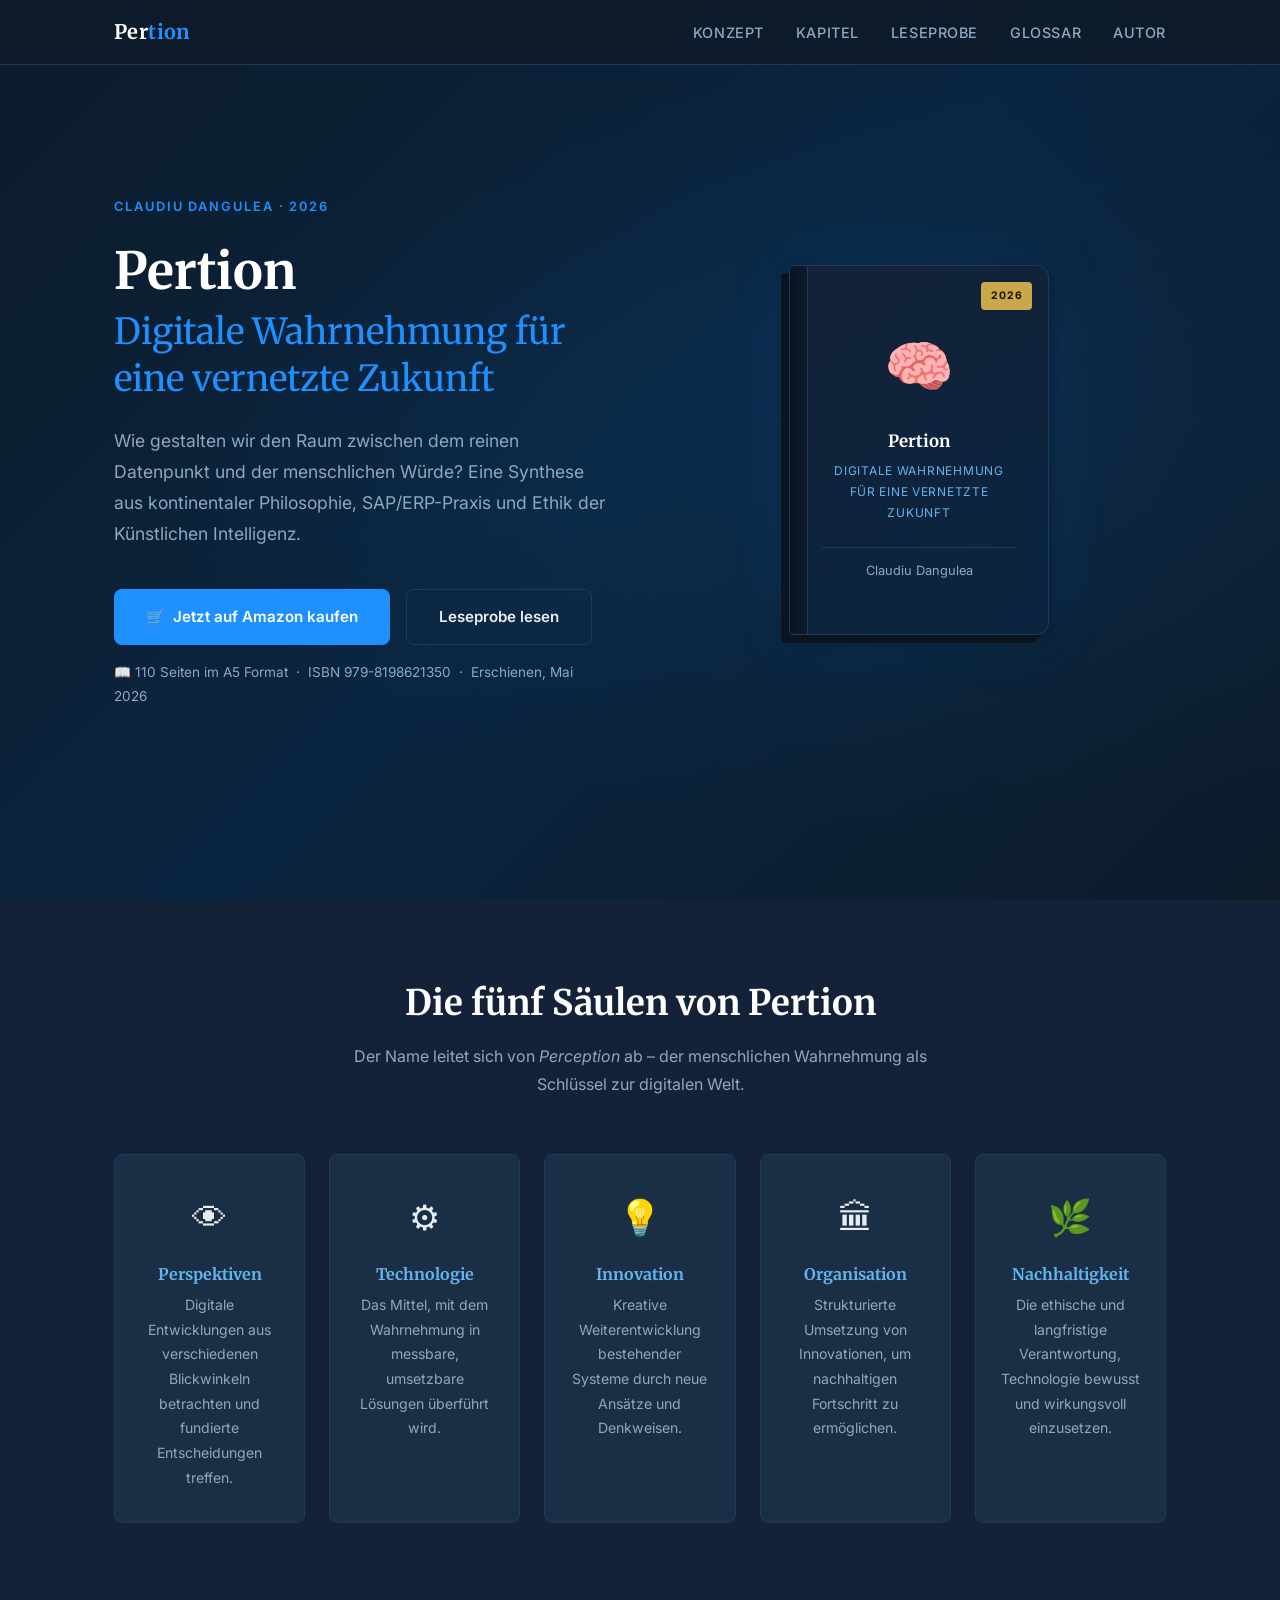
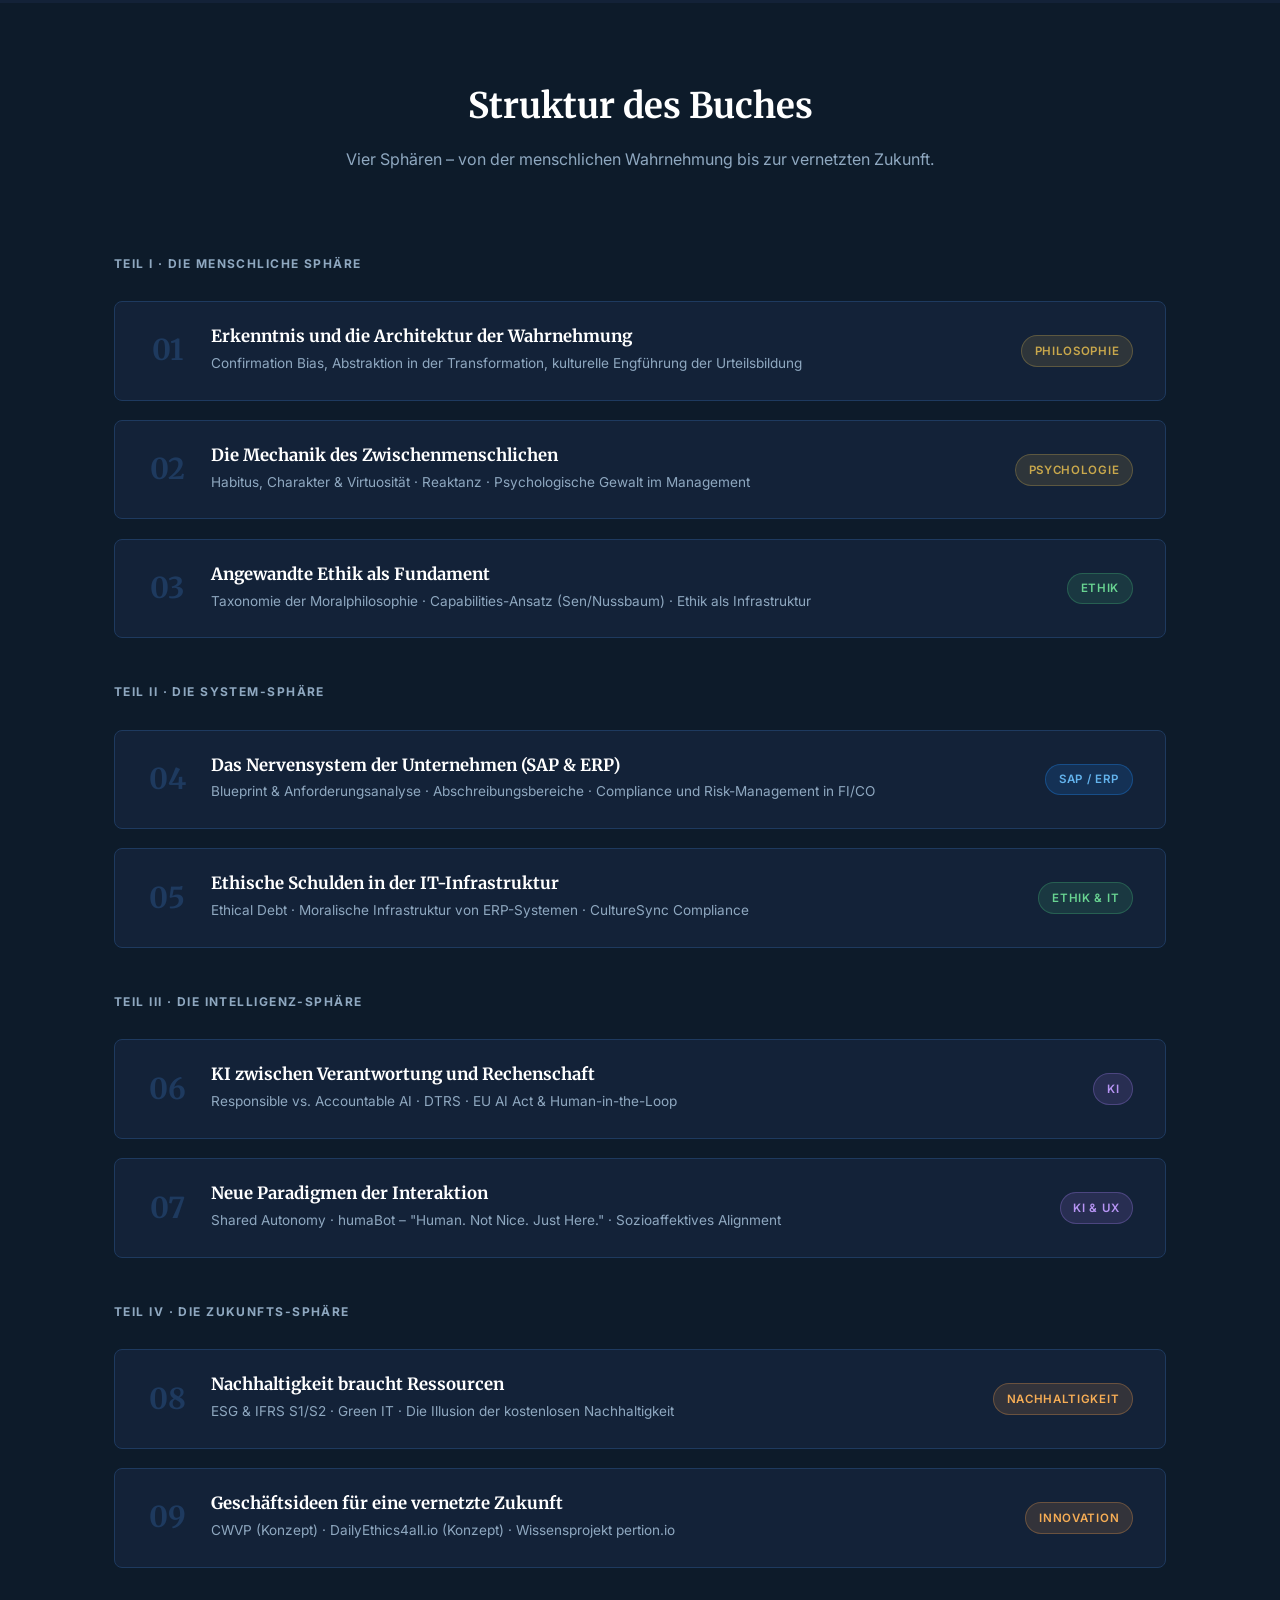
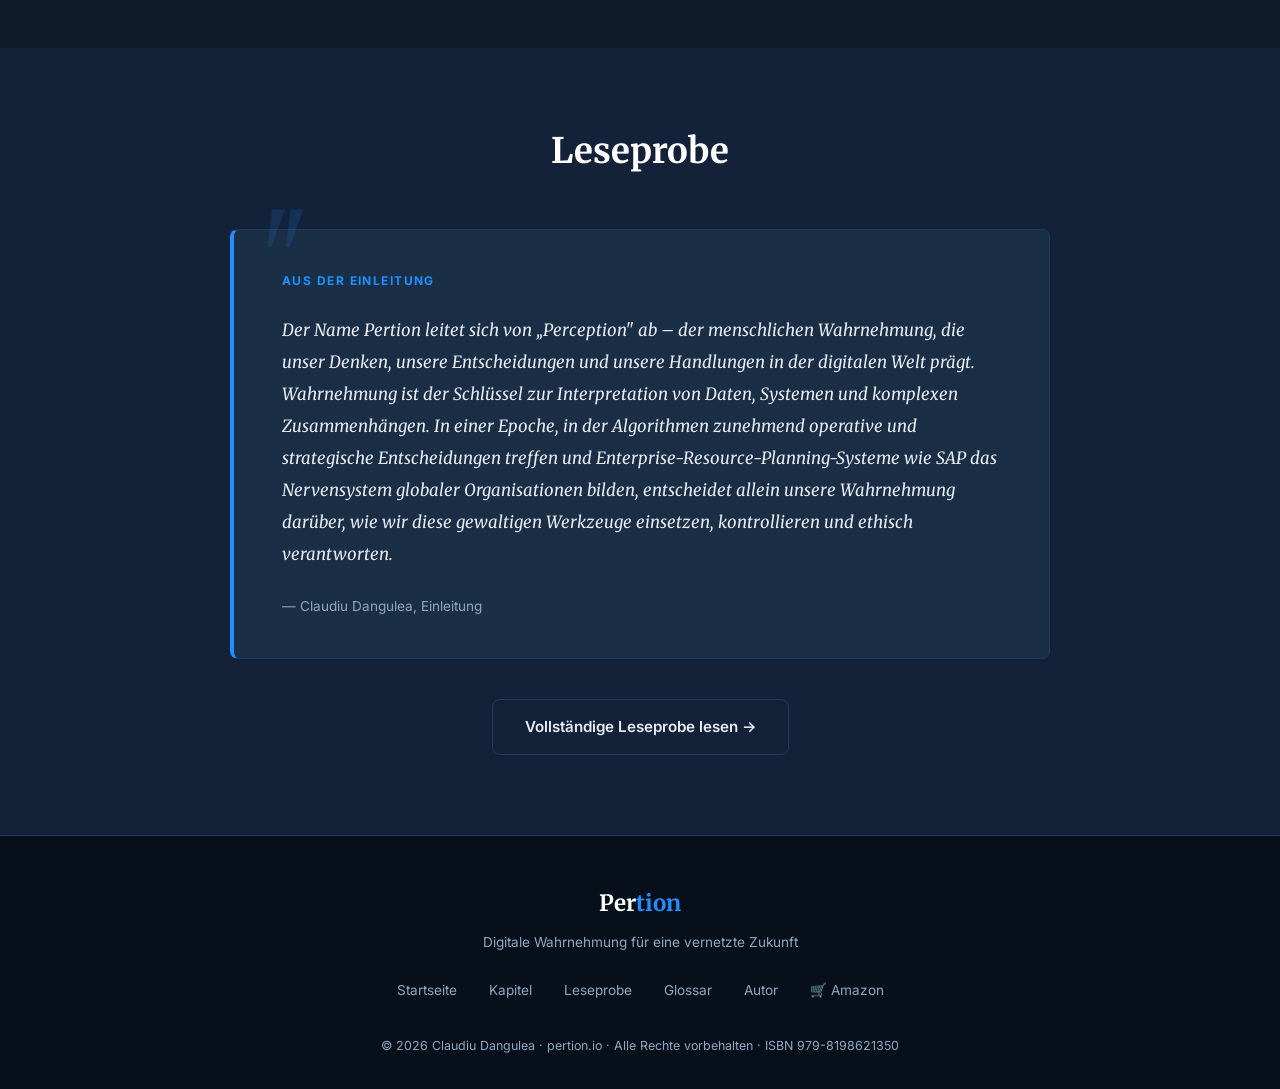
==== index.html @ 966bba14 "Modify book information in index.html Updated book details in the hero section." ====
<!DOCTYPE html>
<html lang="de">
<head>
  <meta charset="UTF-8">
  <meta name="viewport" content="width=device-width, initial-scale=1.0">
  <title>Pertion – Digitale Wahrnehmung für eine vernetzte Zukunft</title>
  <meta name="description" content="Ein Buch von Claudiu Dangulea über die Schnittstelle von Wahrnehmung, Ethik, SAP/ERP und Künstlicher Intelligenz.">
  <meta property="og:title" content="Pertion – Digitale Wahrnehmung für eine vernetzte Zukunft">
  <meta property="og:description" content="Wie gestalten wir den Raum zwischen dem Datenpunkt und der menschlichen Würde?">
  <meta property="og:type" content="website">
  <link rel="preconnect" href="https://fonts.googleapis.com">
  <link rel="preconnect" href="https://fonts.gstatic.com" crossorigin>
  <link href="https://fonts.googleapis.com/css2?family=Merriweather:ital,wght@0,400;0,700;1,400&family=Inter:wght@400;500;600;700&display=swap" rel="stylesheet">
  <link rel="stylesheet" href="assets/css/style.css">
</head>
<body>

<!-- ── Navigation ── -->
<nav>
  <div class="nav-inner">
    <a href="index.html" class="nav-logo">Per<span>tion</span></a>
    <ul class="nav-links">
      <li><a href="#pillars">Konzept</a></li>
      <li><a href="#chapters">Kapitel</a></li>
      <li><a href="#excerpt">Leseprobe</a></li>
      <li><a href="glossar.html">Glossar</a></li>
      <li><a href="autor.html">Autor</a></li>
    </ul>
    <button class="nav-toggle" aria-label="Menü öffnen">
      <span></span><span></span><span></span>
    </button>
  </div>
</nav>

<!-- ── Hero ── -->
<section class="hero">
  <div class="container">
    <div class="hero-grid">
      <div class="hero-text">
        <span class="hero-eyebrow">Claudiu Dangulea · 2026</span>
        <h1>
          Pertion
          <em>Digitale Wahrnehmung für eine vernetzte Zukunft</em>
        </h1>
        <p class="hero-desc">
          Wie gestalten wir den Raum zwischen dem reinen Datenpunkt und der menschlichen Würde?
          Eine Synthese aus kontinentaler Philosophie, SAP/ERP-Praxis und Ethik der Künstlichen Intelligenz.
        </p>
        <div class="hero-cta">
          <a href="https://amzn.eu/d/0fxd5NEx" class="btn btn-primary" target="_blank" rel="noopener">&#128722;&nbsp; Jetzt auf Amazon kaufen</a>
          <a href="leseprobe.html" class="btn btn-outline">Leseprobe lesen</a>
        </div>
        <div style="margin-top:1rem; font-size:.85rem; color:var(--text-muted);">&#128214; 110 Seiten im A5 Format &nbsp;·&nbsp; ISBN 979-8198621350 &nbsp;·&nbsp; Erschienen, Mai 2026</div>
      </div>
      <div class="hero-book">
        <div class="book-cover">
          <div class="book-badge">2026</div>
          <div class="book-cover-icon">&#129504;</div>
          <div class="book-cover-title">Pertion</div>
          <div class="book-cover-sub">Digitale Wahrnehmung für eine vernetzte Zukunft</div>
          <div class="book-cover-author">Claudiu Dangulea</div>
        </div>
      </div>
    </div>
  </div>
</section>

<!-- ── Fünf Säulen ── -->
<section class="pillars" id="pillars">
  <div class="container">
    <div class="section-header">
      <h2>Die fünf Säulen von Pertion</h2>
      <p>Der Name leitet sich von <em>Perception</em> ab – der menschlichen Wahrnehmung als Schlüssel zur digitalen Welt.</p>
    </div>
    <div class="pillars-grid">
      <div class="pillar-card">
        <div class="pillar-icon">&#128065;</div>
        <h3>Perspektiven</h3>
        <p>Digitale Entwicklungen aus verschiedenen Blickwinkeln betrachten und fundierte Entscheidungen treffen.</p>
      </div>
      <div class="pillar-card">
        <div class="pillar-icon">&#9881;</div>
        <h3>Technologie</h3>
        <p>Das Mittel, mit dem Wahrnehmung in messbare, umsetzbare Lösungen überführt wird.</p>
      </div>
      <div class="pillar-card">
        <div class="pillar-icon">&#128161;</div>
        <h3>Innovation</h3>
        <p>Kreative Weiterentwicklung bestehender Systeme durch neue Ansätze und Denkweisen.</p>
      </div>
      <div class="pillar-card">
        <div class="pillar-icon">&#127963;</div>
        <h3>Organisation</h3>
        <p>Strukturierte Umsetzung von Innovationen, um nachhaltigen Fortschritt zu ermöglichen.</p>
      </div>
      <div class="pillar-card">
        <div class="pillar-icon">&#127807;</div>
        <h3>Nachhaltigkeit</h3>
        <p>Die ethische und langfristige Verantwortung, Technologie bewusst und wirkungsvoll einzusetzen.</p>
      </div>
    </div>
  </div>
</section>

<!-- ── Kapitelübersicht ── -->
<section id="chapters">
  <div class="container">
    <div class="section-header">
      <h2>Struktur des Buches</h2>
      <p>Vier Sphären – von der menschlichen Wahrnehmung bis zur vernetzten Zukunft.</p>
    </div>
    <div class="chapters-list">

      <div style="margin: 1.5rem 0 .5rem; font-size:.75rem; font-weight:700; letter-spacing:.12em; text-transform:uppercase; color:var(--text-muted);">
        Teil I · Die menschliche Sphäre
      </div>

      <a href="kapitel.html#kap1" class="chapter-item">
        <div class="chapter-num">01</div>
        <div class="chapter-info">
          <h3>Erkenntnis und die Architektur der Wahrnehmung</h3>
          <p>Confirmation Bias, Abstraktion in der Transformation, kulturelle Engführung der Urteilsbildung</p>
        </div>
        <span class="chapter-tag tag-philosophy">Philosophie</span>
      </a>

      <a href="kapitel.html#kap2" class="chapter-item">
        <div class="chapter-num">02</div>
        <div class="chapter-info">
          <h3>Die Mechanik des Zwischenmenschlichen</h3>
          <p>Habitus, Charakter &amp; Virtuosität · Reaktanz · Psychologische Gewalt im Management</p>
        </div>
        <span class="chapter-tag tag-philosophy">Psychologie</span>
      </a>

      <a href="kapitel.html#kap3" class="chapter-item">
        <div class="chapter-num">03</div>
        <div class="chapter-info">
          <h3>Angewandte Ethik als Fundament</h3>
          <p>Taxonomie der Moralphilosophie · Capabilities-Ansatz (Sen/Nussbaum) · Ethik als Infrastruktur</p>
        </div>
        <span class="chapter-tag tag-ethics">Ethik</span>
      </a>

      <div style="margin: 1.5rem 0 .5rem; font-size:.75rem; font-weight:700; letter-spacing:.12em; text-transform:uppercase; color:var(--text-muted);">
        Teil II · Die System-Sphäre
      </div>

      <a href="kapitel.html#kap4" class="chapter-item">
        <div class="chapter-num">04</div>
        <div class="chapter-info">
          <h3>Das Nervensystem der Unternehmen (SAP &amp; ERP)</h3>
          <p>Blueprint &amp; Anforderungsanalyse · Abschreibungsbereiche · Compliance und Risk-Management in FI/CO</p>
        </div>
        <span class="chapter-tag tag-tech">SAP / ERP</span>
      </a>

      <a href="kapitel.html#kap5" class="chapter-item">
        <div class="chapter-num">05</div>
        <div class="chapter-info">
          <h3>Ethische Schulden in der IT-Infrastruktur</h3>
          <p>Ethical Debt · Moralische Infrastruktur von ERP-Systemen · CultureSync Compliance</p>
        </div>
        <span class="chapter-tag tag-ethics">Ethik &amp; IT</span>
      </a>

      <div style="margin: 1.5rem 0 .5rem; font-size:.75rem; font-weight:700; letter-spacing:.12em; text-transform:uppercase; color:var(--text-muted);">
        Teil III · Die Intelligenz-Sphäre
      </div>

      <a href="kapitel.html#kap6" class="chapter-item">
        <div class="chapter-num">06</div>
        <div class="chapter-info">
          <h3>KI zwischen Verantwortung und Rechenschaft</h3>
          <p>Responsible vs. Accountable AI · DTRS · EU AI Act &amp; Human-in-the-Loop</p>
        </div>
        <span class="chapter-tag tag-ai">KI</span>
      </a>

      <a href="kapitel.html#kap7" class="chapter-item">
        <div class="chapter-num">07</div>
        <div class="chapter-info">
          <h3>Neue Paradigmen der Interaktion</h3>
          <p>Shared Autonomy · humaBot – "Human. Not Nice. Just Here." · Sozioaffektives Alignment</p>
        </div>
        <span class="chapter-tag tag-ai">KI &amp; UX</span>
      </a>

      <div style="margin: 1.5rem 0 .5rem; font-size:.75rem; font-weight:700; letter-spacing:.12em; text-transform:uppercase; color:var(--text-muted);">
        Teil IV · Die Zukunfts-Sphäre
      </div>

      <a href="kapitel.html#kap8" class="chapter-item">
        <div class="chapter-num">08</div>
        <div class="chapter-info">
          <h3>Nachhaltigkeit braucht Ressourcen</h3>
          <p>ESG &amp; IFRS S1/S2 · Green IT · Die Illusion der kostenlosen Nachhaltigkeit</p>
        </div>
        <span class="chapter-tag tag-future">Nachhaltigkeit</span>
      </a>

      <a href="kapitel.html#kap9" class="chapter-item">
        <div class="chapter-num">09</div>
        <div class="chapter-info">
          <h3>Geschäftsideen für eine vernetzte Zukunft</h3>
          <p>CWVP (Konzept) · DailyEthics4all.io (Konzept) · Wissensprojekt pertion.io</p>
        </div>
        <span class="chapter-tag tag-future">Innovation</span>
      </a>

    </div>
  </div>
</section>

<!-- ── Leseprobe ── -->
<section class="excerpt" id="excerpt">
  <div class="container">
    <div class="section-header">
      <h2>Leseprobe</h2>
    </div>
    <div class="excerpt-box">
      <div class="excerpt-label">Aus der Einleitung</div>
      <p class="excerpt-text">
        Der Name Pertion leitet sich von „Perception" ab – der menschlichen Wahrnehmung, die unser Denken, unsere Entscheidungen und unsere Handlungen in der digitalen Welt prägt. Wahrnehmung ist der Schlüssel zur Interpretation von Daten, Systemen und komplexen Zusammenhängen. In einer Epoche, in der Algorithmen zunehmend operative und strategische Entscheidungen treffen und Enterprise-Resource-Planning-Systeme wie SAP das Nervensystem globaler Organisationen bilden, entscheidet allein unsere Wahrnehmung darüber, wie wir diese gewaltigen Werkzeuge einsetzen, kontrollieren und ethisch verantworten.
      </p>
      <div class="excerpt-source">— Claudiu Dangulea, Einleitung</div>
    </div>
    <div style="text-align:center; margin-top:2.5rem;">
      <a href="leseprobe.html" class="btn btn-outline">Vollständige Leseprobe lesen &rarr;</a>
    </div>
  </div>
</section>

<!-- ── Footer ── -->
<footer>
  <div class="container">
    <div class="footer-logo">Per<span>tion</span></div>
    <div class="footer-sub">Digitale Wahrnehmung für eine vernetzte Zukunft</div>
    <div class="footer-links">
      <a href="index.html">Startseite</a>
      <a href="kapitel.html">Kapitel</a>
      <a href="leseprobe.html">Leseprobe</a>
      <a href="glossar.html">Glossar</a>
      <a href="autor.html">Autor</a>
      <a href="https://amzn.eu/d/0fxd5NEx" target="_blank" rel="noopener">&#128722; Amazon</a>
    </div>
    <div class="footer-copy">&copy; 2026 Claudiu Dangulea · pertion.io · Alle Rechte vorbehalten · ISBN 979-8198621350</div>
  </div>
</footer>

<script src="assets/js/main.js"></script>
</body>
</html>
---- assets/css/style.css ----
/* ============================================================
   PERTION – Digitale Wahrnehmung für eine vernetzte Zukunft
   Stylesheet
   ============================================================ */

:root {
  --primary:       #0d1b2a;
  --accent:        #1e90ff;
  --accent-light:  #63b3ed;
  --surface:       #132238;
  --surface-2:     #1a2e45;
  --text:          #e8edf3;
  --text-muted:    #8fa8c0;
  --border:        #1e3a5f;
  --gold:          #c9a84c;
  --white:         #ffffff;
  --font-serif:    'Merriweather', Georgia, serif;
  --font-sans:     'Inter', 'Segoe UI', sans-serif;
  --radius:        8px;
  --shadow:        0 4px 24px rgba(0,0,0,0.4);
  --transition:    0.3s ease;
}

*, *::before, *::after { box-sizing: border-box; margin: 0; padding: 0; }

html { scroll-behavior: smooth; font-size: 16px; }

body {
  background: var(--primary);
  color: var(--text);
  font-family: var(--font-sans);
  line-height: 1.75;
  overflow-x: hidden;
}

/* ── Typography ── */
h1, h2, h3, h4 {
  font-family: var(--font-serif);
  font-weight: 700;
  line-height: 1.3;
  color: var(--white);
}
h1 { font-size: clamp(2rem, 5vw, 3.2rem); }
h2 { font-size: clamp(1.5rem, 3.5vw, 2.2rem); margin-bottom: 1rem; }
h3 { font-size: 1.3rem; margin-bottom: .6rem; }
p  { margin-bottom: 1.2rem; color: var(--text); }
a  { color: var(--accent-light); text-decoration: none; transition: color var(--transition); }
a:hover { color: var(--white); }

/* ── Layout ── */
.container { max-width: 1100px; margin: 0 auto; padding: 0 1.5rem; }
section { padding: 5rem 0; }

/* ── Navigation ── */
nav {
  position: fixed; top: 0; left: 0; right: 0; z-index: 1000;
  background: rgba(13, 27, 42, 0.95);
  backdrop-filter: blur(12px);
  border-bottom: 1px solid var(--border);
  padding: .9rem 0;
}
.nav-inner {
  display: flex; align-items: center; justify-content: space-between;
  max-width: 1100px; margin: 0 auto; padding: 0 1.5rem;
}
.nav-logo {
  font-family: var(--font-serif);
  font-size: 1.25rem;
  font-weight: 700;
  color: var(--white);
  letter-spacing: .02em;
}
.nav-logo span { color: var(--accent); }
.nav-links { display: flex; gap: 2rem; list-style: none; }
.nav-links a {
  color: var(--text-muted);
  font-size: .9rem;
  font-weight: 500;
  letter-spacing: .04em;
  text-transform: uppercase;
  transition: color var(--transition);
}
.nav-links a:hover, .nav-links a.active { color: var(--white); }
.nav-toggle { display: none; background: none; border: none; cursor: pointer; }
.nav-toggle span {
  display: block; width: 24px; height: 2px;
  background: var(--text); margin: 5px 0;
  transition: var(--transition);
}

/* ── Hero ── */
.hero {
  min-height: 100vh;
  display: flex; align-items: center;
  background: linear-gradient(135deg, #0d1b2a 0%, #0a2540 50%, #0d1b2a 100%);
  position: relative; overflow: hidden;
  padding-top: 80px;
}
.hero::before {
  content: '';
  position: absolute; inset: 0;
  background: radial-gradient(ellipse at 70% 50%, rgba(30,144,255,0.08) 0%, transparent 60%);
}
.hero-grid {
  display: grid; grid-template-columns: 1fr 1fr;
  gap: 4rem; align-items: center;
  position: relative; z-index: 1;
}
.hero-eyebrow {
  display: inline-block;
  font-size: .8rem; font-weight: 600;
  letter-spacing: .15em; text-transform: uppercase;
  color: var(--accent); margin-bottom: 1.2rem;
}
.hero h1 { margin-bottom: 1.5rem; }
.hero h1 em {
  font-style: normal; color: var(--accent);
  display: block; font-size: .7em;
  font-weight: 400; margin-top: .3rem;
}
.hero-desc {
  font-size: 1.1rem; color: var(--text-muted);
  margin-bottom: 2.5rem; max-width: 520px;
}
.hero-cta { display: flex; gap: 1rem; flex-wrap: wrap; }
.btn {
  display: inline-flex; align-items: center; gap: .5rem;
  padding: .85rem 2rem; border-radius: var(--radius);
  font-weight: 600; font-size: .95rem;
  transition: all var(--transition); cursor: pointer; border: none;
}
.btn-primary {
  background: var(--accent); color: var(--white);
}
.btn-primary:hover { background: #1a7fe8; transform: translateY(-2px); box-shadow: 0 8px 24px rgba(30,144,255,0.35); color: var(--white); }
.btn-outline {
  background: transparent; color: var(--text);
  border: 1px solid var(--border);
}
.btn-outline:hover { border-color: var(--accent-light); color: var(--white); transform: translateY(-2px); }

/* Book mockup */
.hero-book {
  display: flex; justify-content: center; align-items: center;
}
.book-cover {
  width: 260px; height: 370px;
  background: linear-gradient(145deg, #132238 0%, #0a2540 100%);
  border-radius: 4px 12px 12px 4px;
  box-shadow: -8px 8px 0 #0a1520, var(--shadow), 0 0 60px rgba(30,144,255,0.15);
  display: flex; flex-direction: column;
  align-items: center; justify-content: center;
  padding: 2rem; text-align: center;
  position: relative; overflow: hidden;
  border: 1px solid var(--border);
}
.book-cover::before {
  content: '';
  position: absolute; left: 0; top: 0; bottom: 0; width: 18px;
  background: linear-gradient(to right, #071525, #0d1b2a);
  border-right: 1px solid var(--border);
}
.book-cover-icon { font-size: 3.5rem; margin-bottom: 1rem; }
.book-cover-title {
  font-family: var(--font-serif);
  font-size: 1.05rem; font-weight: 700;
  color: var(--white); margin-bottom: .4rem; line-height: 1.3;
}
.book-cover-sub {
  font-size: .75rem; color: var(--accent-light);
  letter-spacing: .06em; text-transform: uppercase;
  margin-bottom: 1.5rem;
}
.book-cover-author {
  font-size: .8rem; color: var(--text-muted);
  border-top: 1px solid var(--border); padding-top: .8rem;
  width: 100%;
}
.book-badge {
  position: absolute; top: 1rem; right: 1rem;
  background: var(--gold); color: #1a1200;
  font-size: .65rem; font-weight: 700;
  padding: .3rem .6rem; border-radius: 4px;
  text-transform: uppercase; letter-spacing: .08em;
}

/* ── Pillars ── */
.pillars { background: var(--surface); }
.section-header { text-align: center; margin-bottom: 3.5rem; }
.section-header p { color: var(--text-muted); max-width: 600px; margin: .8rem auto 0; }
.pillars-grid {
  display: grid; grid-template-columns: repeat(auto-fit, minmax(190px, 1fr));
  gap: 1.5rem;
}
.pillar-card {
  background: var(--surface-2);
  border: 1px solid var(--border);
  border-radius: var(--radius);
  padding: 2rem 1.5rem;
  text-align: center;
  transition: transform var(--transition), border-color var(--transition);
}
.pillar-card:hover { transform: translateY(-4px); border-color: var(--accent); }
.pillar-icon { font-size: 2.2rem; margin-bottom: 1rem; }
.pillar-card h3 { color: var(--accent-light); font-size: 1rem; margin-bottom: .5rem; }
.pillar-card p { font-size: .88rem; color: var(--text-muted); margin: 0; }

/* ── Chapters ── */
.chapters-list { display: flex; flex-direction: column; gap: 1.2rem; }
.chapter-item {
  background: var(--surface);
  border: 1px solid var(--border);
  border-radius: var(--radius);
  padding: 1.5rem 2rem;
  display: grid; grid-template-columns: auto 1fr auto;
  gap: 1.5rem; align-items: center;
  transition: border-color var(--transition), transform var(--transition);
  cursor: pointer;
  text-decoration: none;
}
.chapter-item:hover { border-color: var(--accent); transform: translateX(4px); }
.chapter-num {
  font-family: var(--font-serif);
  font-size: 1.8rem; font-weight: 700;
  color: var(--border); line-height: 1;
  min-width: 2.5rem; text-align: center;
}
.chapter-item:hover .chapter-num { color: var(--accent); }
.chapter-info h3 { font-size: 1.05rem; margin-bottom: .25rem; color: var(--white); }
.chapter-info p { font-size: .85rem; color: var(--text-muted); margin: 0; }
.chapter-tag {
  font-size: .72rem; font-weight: 600;
  padding: .3rem .8rem; border-radius: 20px;
  text-transform: uppercase; letter-spacing: .06em;
  white-space: nowrap;
}
.tag-philosophy { background: rgba(201,168,76,0.15); color: var(--gold); border: 1px solid rgba(201,168,76,0.3); }
.tag-tech       { background: rgba(30,144,255,0.15); color: var(--accent-light); border: 1px solid rgba(30,144,255,0.3); }
.tag-ethics     { background: rgba(72,187,120,0.15); color: #68d391; border: 1px solid rgba(72,187,120,0.3); }
.tag-ai         { background: rgba(159,122,234,0.15); color: #b794f4; border: 1px solid rgba(159,122,234,0.3); }
.tag-future     { background: rgba(236,153,75,0.15); color: #f6ad55; border: 1px solid rgba(236,153,75,0.3); }

/* ── Reading Excerpt ── */
.excerpt { background: var(--surface); }
.excerpt-box {
  background: var(--surface-2);
  border: 1px solid var(--border);
  border-left: 4px solid var(--accent);
  border-radius: var(--radius);
  padding: 2.5rem 3rem;
  max-width: 820px; margin: 0 auto;
  position: relative;
}
.excerpt-box::before {
  content: '"';
  font-family: var(--font-serif);
  font-size: 8rem; line-height: 0;
  color: var(--accent); opacity: .15;
  position: absolute; top: 2.5rem; left: 1.5rem;
}
.excerpt-label {
  font-size: .75rem; font-weight: 700;
  letter-spacing: .12em; text-transform: uppercase;
  color: var(--accent); margin-bottom: 1.5rem;
}
.excerpt-text {
  font-family: var(--font-serif);
  font-size: 1.05rem; line-height: 1.9;
  color: var(--text); font-style: italic;
}
.excerpt-source {
  margin-top: 1.5rem; font-size: .85rem;
  color: var(--text-muted); font-style: normal;
}

/* ── Glossar ── */
.glossar-grid {
  display: grid; grid-template-columns: repeat(auto-fill, minmax(300px, 1fr));
  gap: 1.5rem;
}
.glossar-card {
  background: var(--surface);
  border: 1px solid var(--border);
  border-radius: var(--radius);
  padding: 1.5rem;
  display: flex; gap: 1.2rem; align-items: flex-start;
  transition: border-color var(--transition);
}
.glossar-card:hover { border-color: var(--accent-light); }
.glossar-qr {
  flex-shrink: 0;
  width: 64px; height: 64px;
  background: white; border-radius: 6px;
  padding: 4px;
  display: flex; align-items: center; justify-content: center;
}
.glossar-qr img { width: 56px; height: 56px; }
.glossar-content h3 { font-size: .95rem; color: var(--accent-light); margin-bottom: .4rem; }
.glossar-content p { font-size: .82rem; color: var(--text-muted); margin: 0; line-height: 1.6; }
.glossar-link {
  display: inline-block; margin-top: .5rem;
  font-size: .75rem; color: var(--accent);
}

/* ── Author ── */
.author { background: var(--surface); }
.author-inner {
  display: grid; grid-template-columns: auto 1fr;
  gap: 3rem; align-items: start;
  max-width: 820px; margin: 0 auto;
}
.author-avatar {
  width: 120px; height: 120px; border-radius: 50%;
  background: linear-gradient(135deg, var(--accent), #0a2540);
  display: flex; align-items: center; justify-content: center;
  font-size: 3rem; flex-shrink: 0;
  border: 3px solid var(--border);
}
.author-name { font-size: 1.4rem; margin-bottom: .3rem; }
.author-title { color: var(--accent-light); font-size: .9rem; margin-bottom: 1.2rem; }
.author-tags { display: flex; gap: .6rem; flex-wrap: wrap; margin-top: 1rem; }
.author-tag {
  font-size: .75rem; padding: .25rem .7rem;
  border-radius: 20px; border: 1px solid var(--border);
  color: var(--text-muted);
}

/* ── Footer ── */
footer {
  background: #070f1a;
  border-top: 1px solid var(--border);
  padding: 3rem 0 2rem;
  text-align: center;
}
.footer-logo {
  font-family: var(--font-serif);
  font-size: 1.4rem; font-weight: 700;
  color: var(--white); margin-bottom: .5rem;
}
.footer-logo span { color: var(--accent); }
.footer-sub { color: var(--text-muted); font-size: .85rem; margin-bottom: 1.5rem; }
.footer-links { display: flex; justify-content: center; gap: 2rem; flex-wrap: wrap; margin-bottom: 2rem; }
.footer-links a { color: var(--text-muted); font-size: .85rem; }
.footer-links a:hover { color: var(--white); }
.footer-copy { color: var(--text-muted); font-size: .78rem; }

/* ── Page-specific ── */
.page-hero {
  padding: 8rem 0 4rem;
  background: linear-gradient(180deg, #0a2540 0%, var(--primary) 100%);
  text-align: center;
}
.page-hero p { color: var(--text-muted); max-width: 600px; margin: 1rem auto 0; }

/* ── Responsive ── */
@media (max-width: 768px) {
  .hero-grid { grid-template-columns: 1fr; }
  .hero-book { display: none; }
  .nav-links { display: none; flex-direction: column; position: fixed; top: 60px; left: 0; right: 0; background: var(--primary); padding: 1.5rem; gap: 1.2rem; border-bottom: 1px solid var(--border); }
  .nav-links.open { display: flex; }
  .nav-toggle { display: block; }
  .chapter-item { grid-template-columns: auto 1fr; }
  .chapter-tag { display: none; }
  .author-inner { grid-template-columns: 1fr; }
  .author-avatar { margin: 0 auto; }
  .excerpt-box { padding: 2rem 1.5rem; }
}
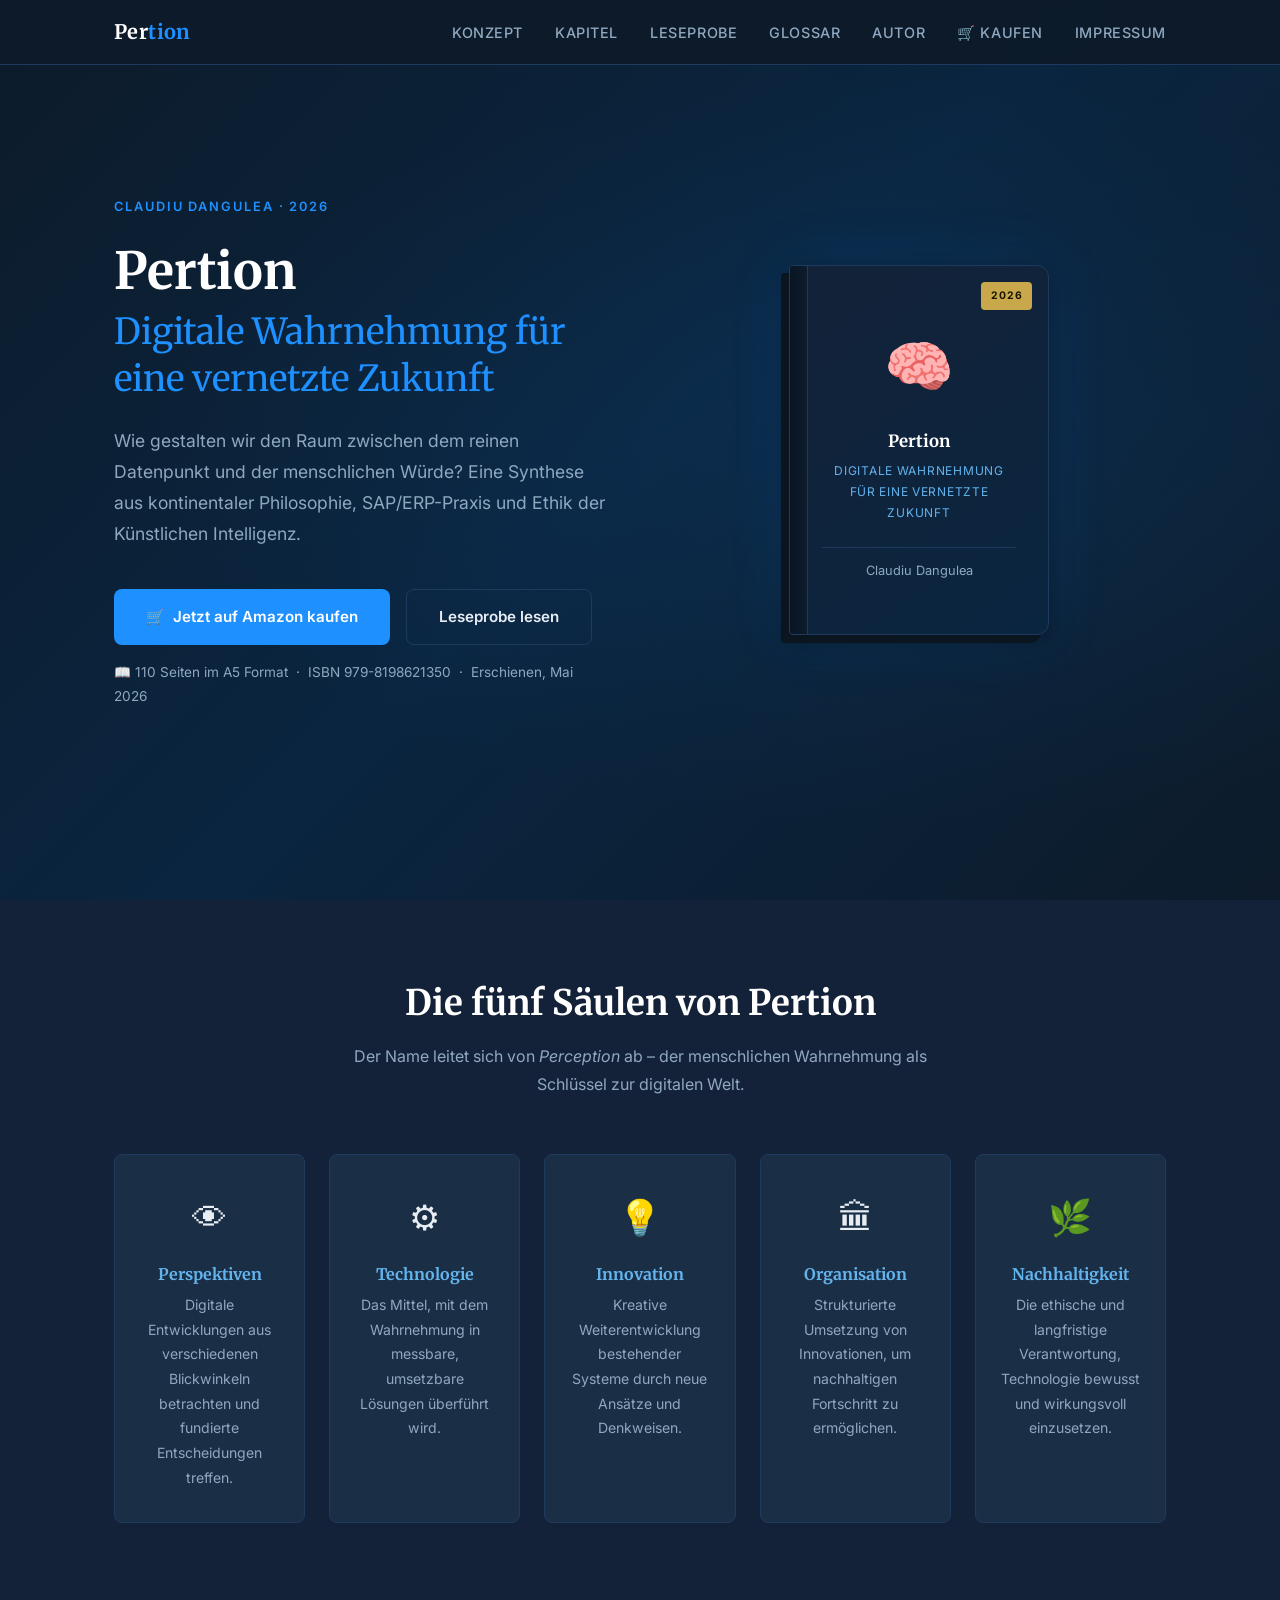
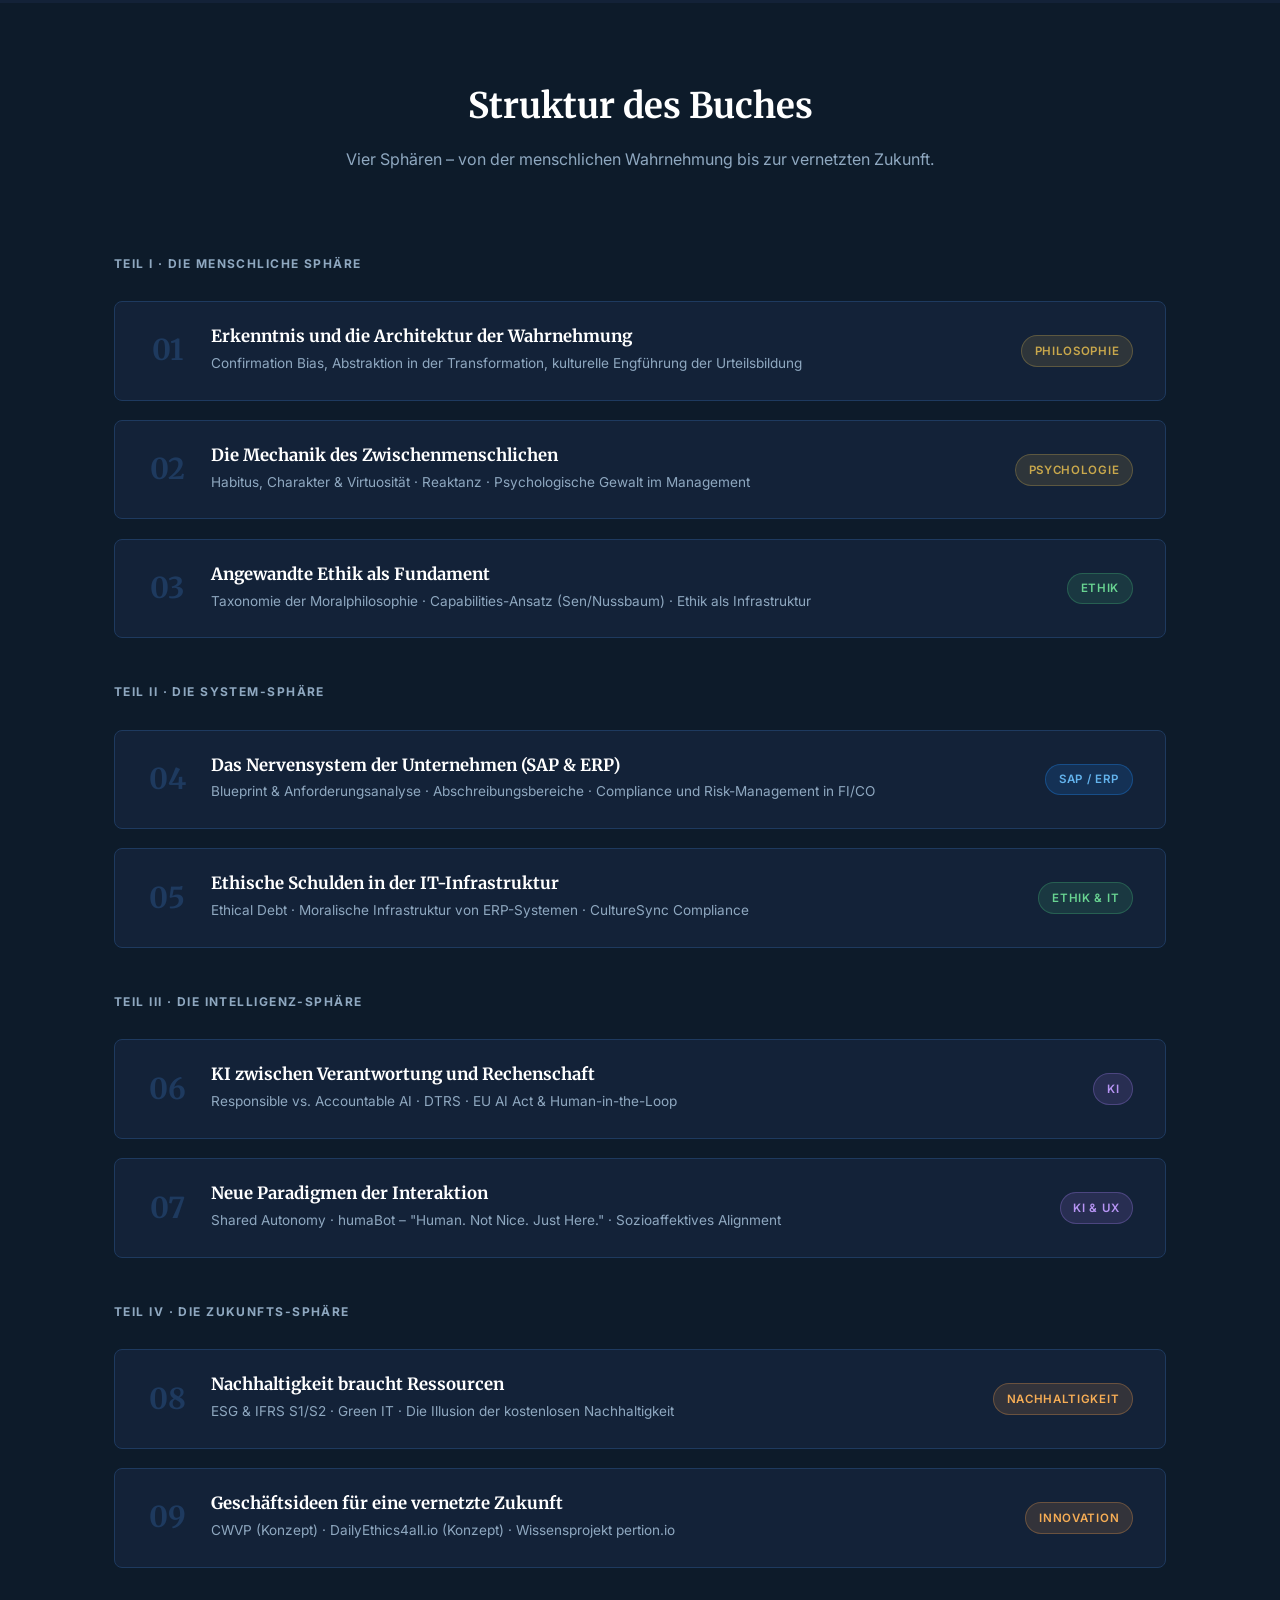
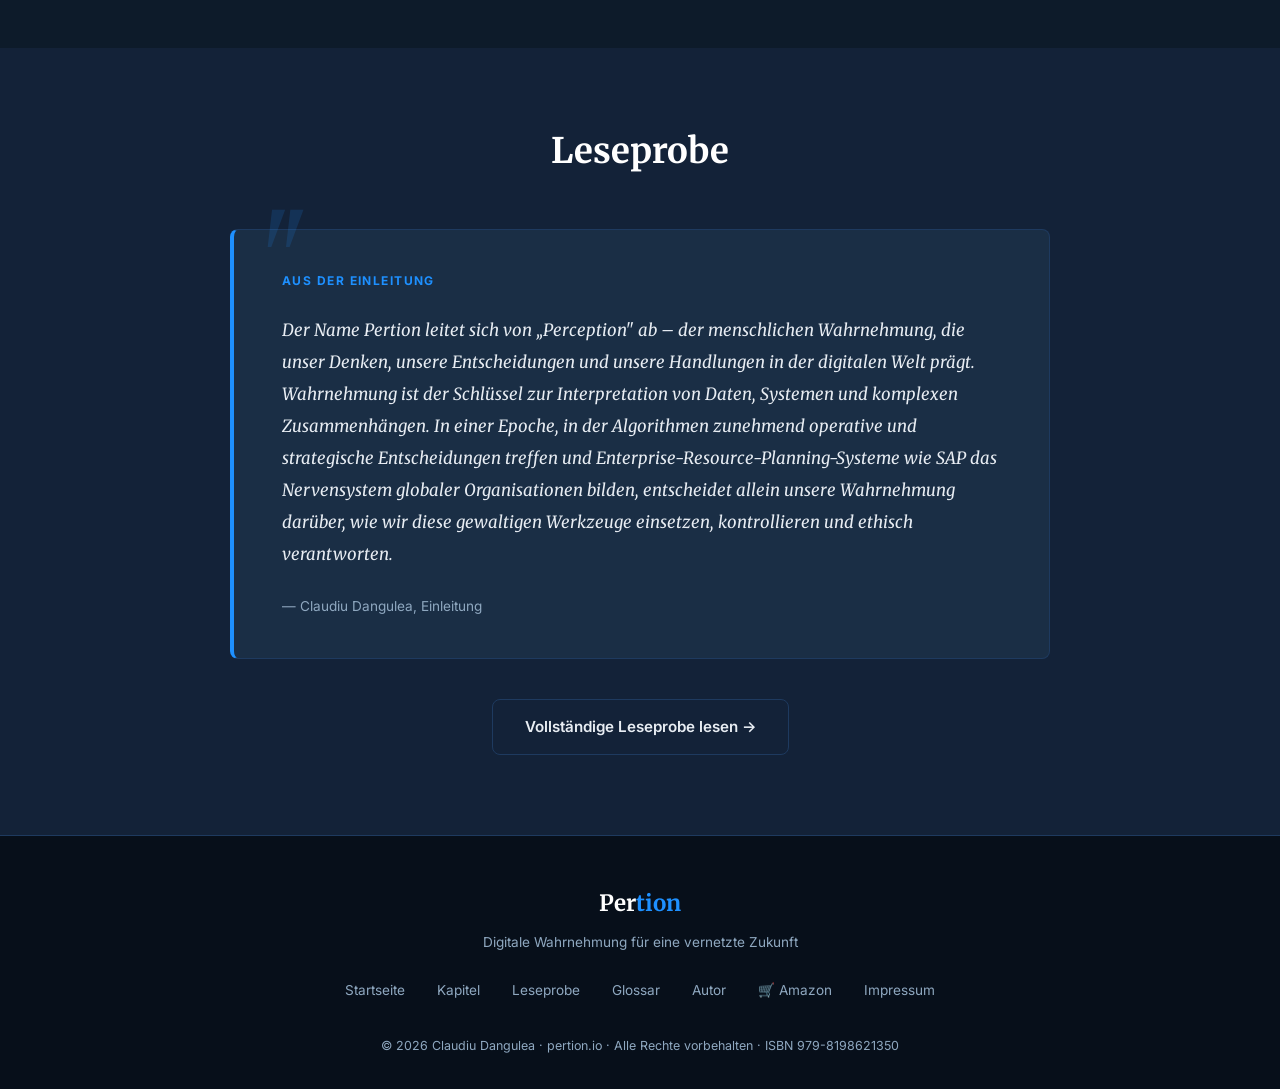
==== commit 1f71db2b: "impressum.html hinzugefügt + Impressum-Link in alle Seiten integriert - Neue Seite impressum.html mi" ====
--- a/index.html
+++ b/index.html
@@ -25,6 +25,8 @@
       <li><a href="#excerpt">Leseprobe</a></li>
       <li><a href="glossar.html">Glossar</a></li>
       <li><a href="autor.html">Autor</a></li>
+      <li><a href="https://amzn.eu/d/0fxd5NEx" target="_blank" rel="noopener">&#128722; Kaufen</a></li>
+      <li><a href="impressum.html">Impressum</a></li>
     </ul>
     <button class="nav-toggle" aria-label="Menü öffnen">
       <span></span><span></span><span></span>
@@ -243,6 +245,7 @@
       <a href="glossar.html">Glossar</a>
       <a href="autor.html">Autor</a>
       <a href="https://amzn.eu/d/0fxd5NEx" target="_blank" rel="noopener">&#128722; Amazon</a>
+      <a href="impressum.html">Impressum</a>
     </div>
     <div class="footer-copy">&copy; 2026 Claudiu Dangulea · pertion.io · Alle Rechte vorbehalten · ISBN 979-8198621350</div>
   </div>
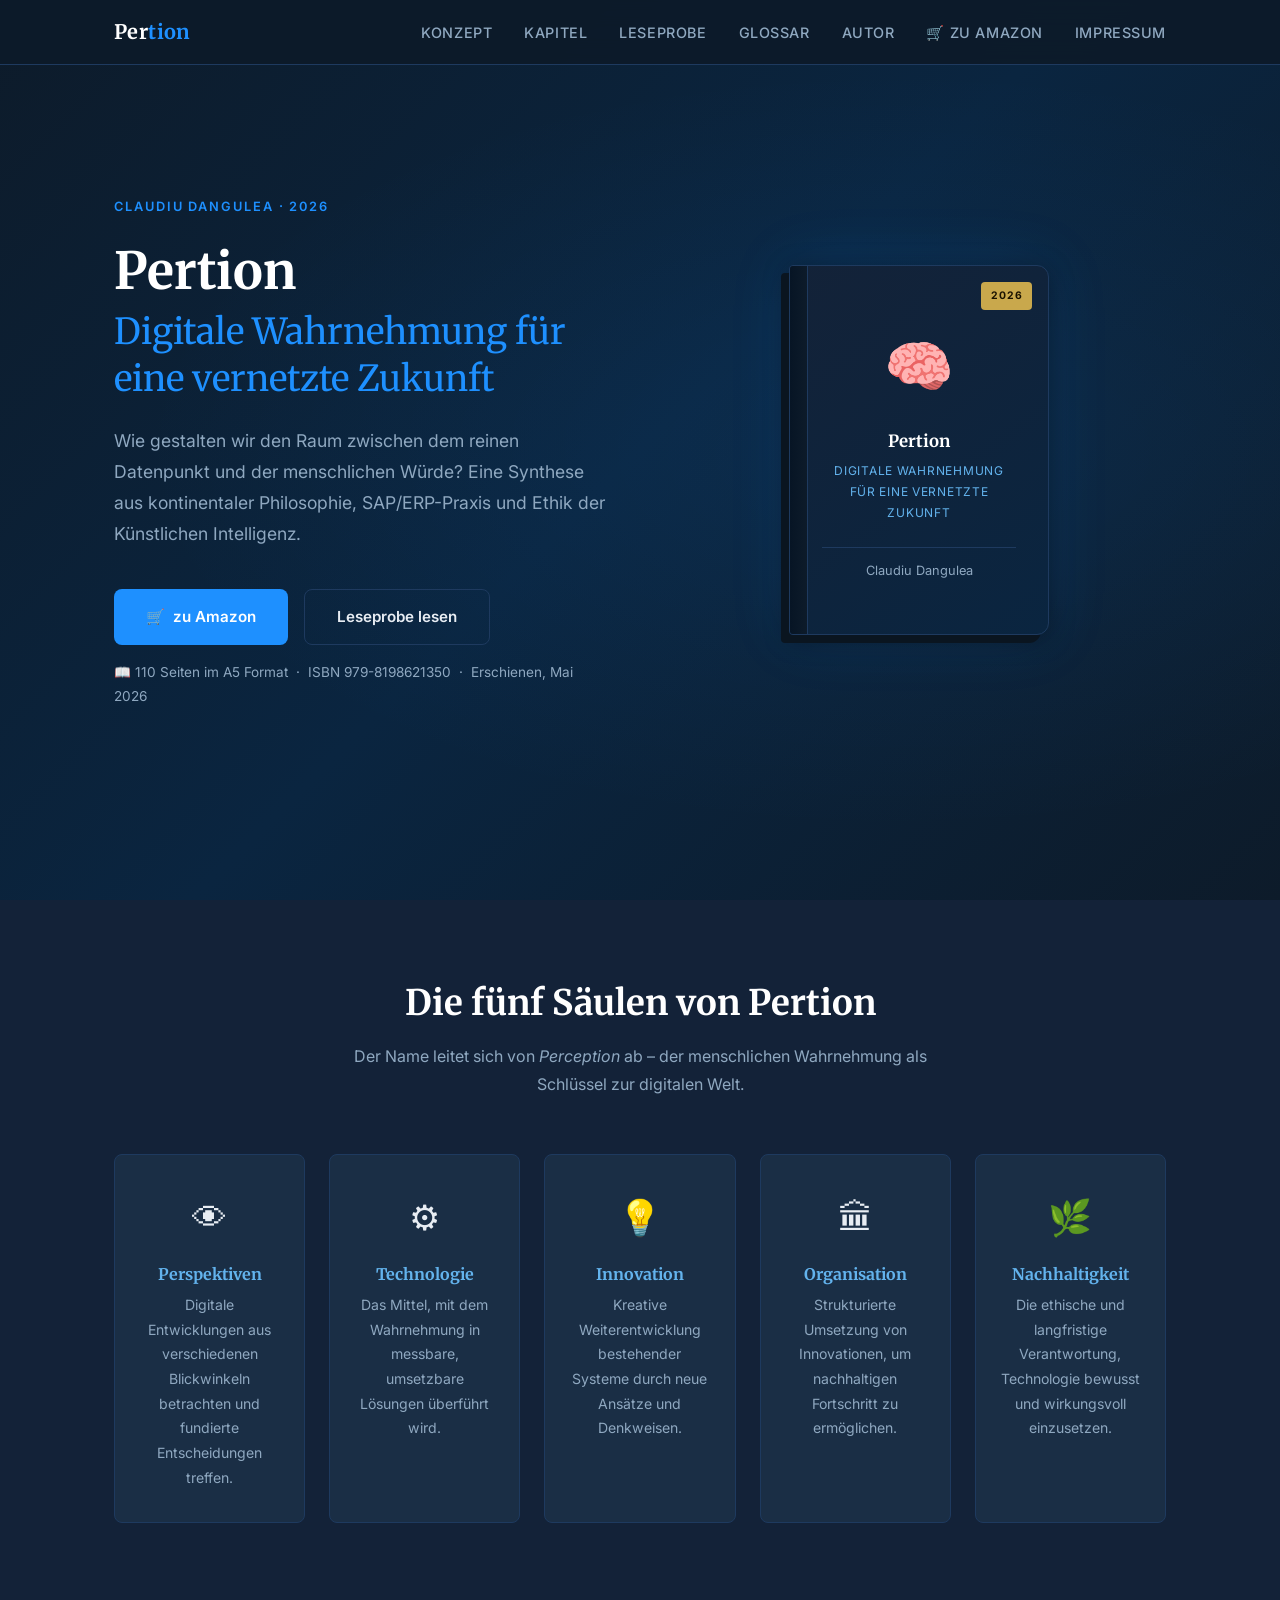
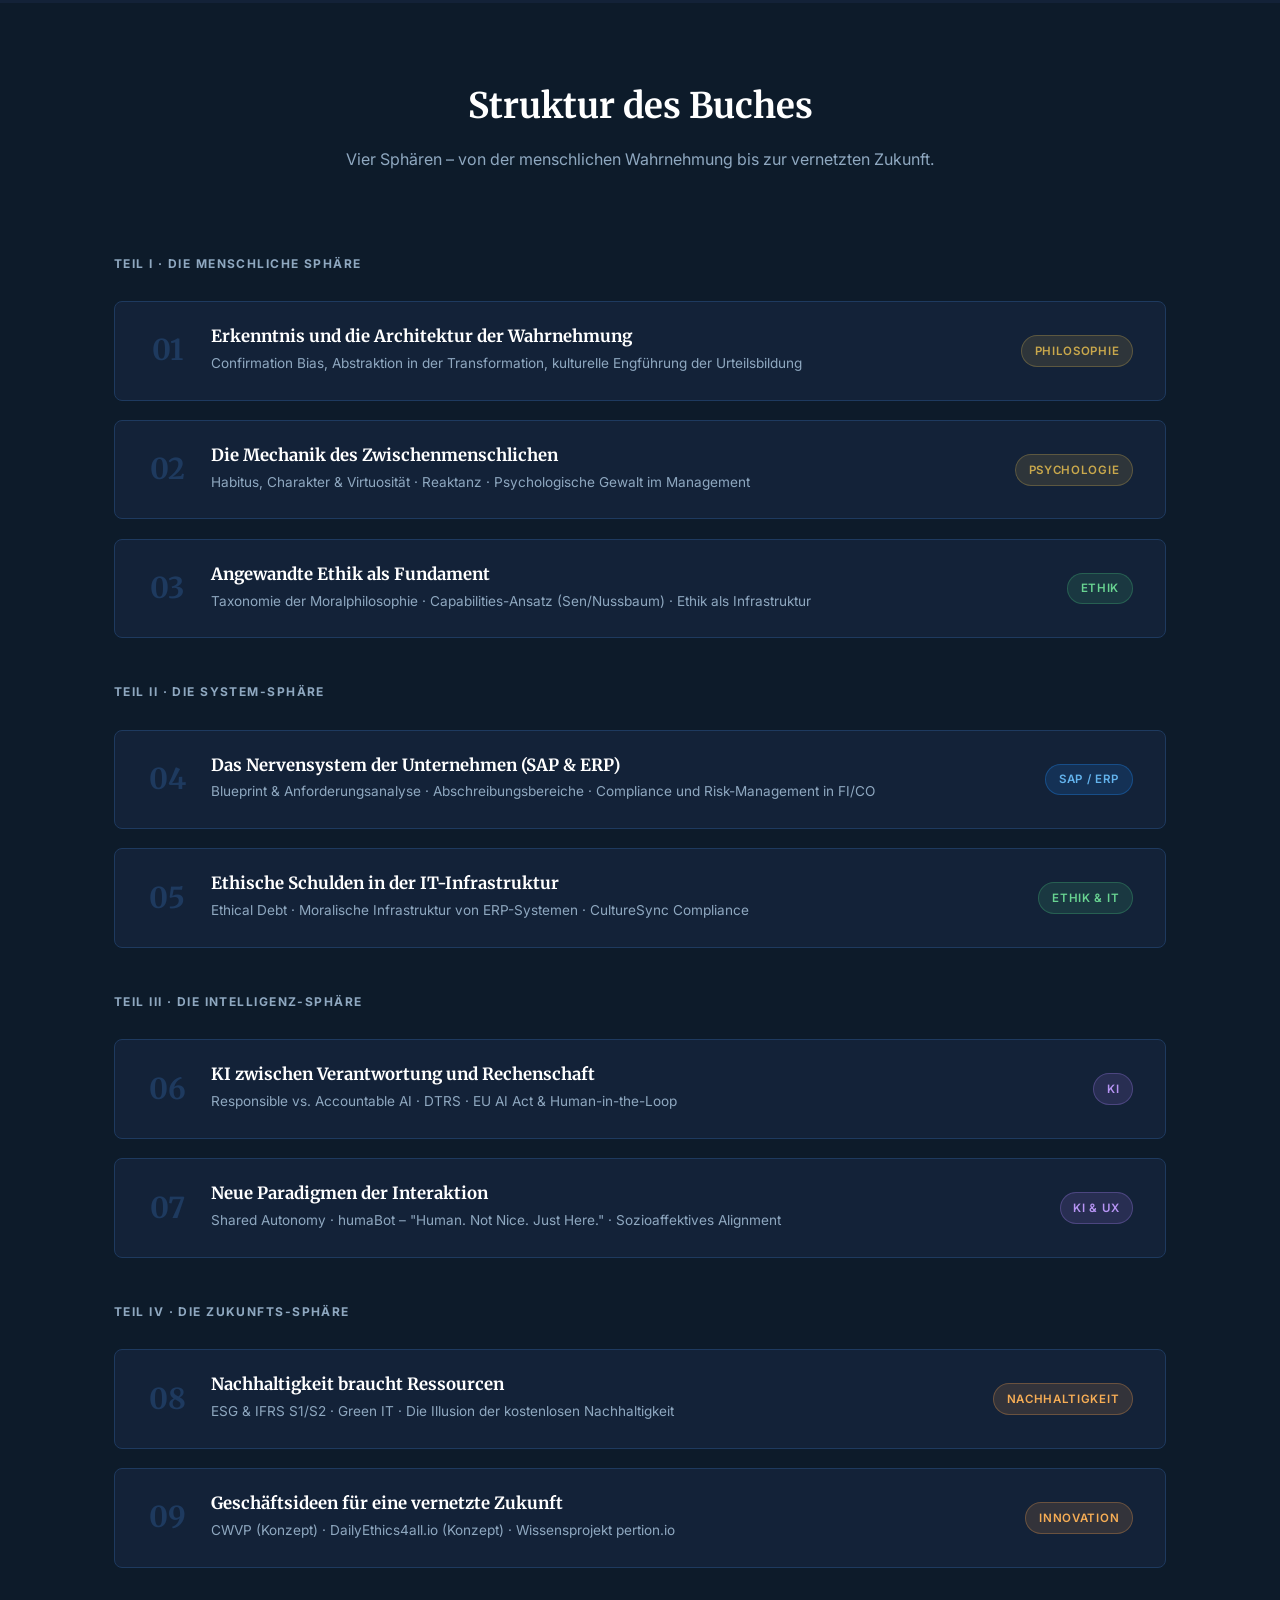
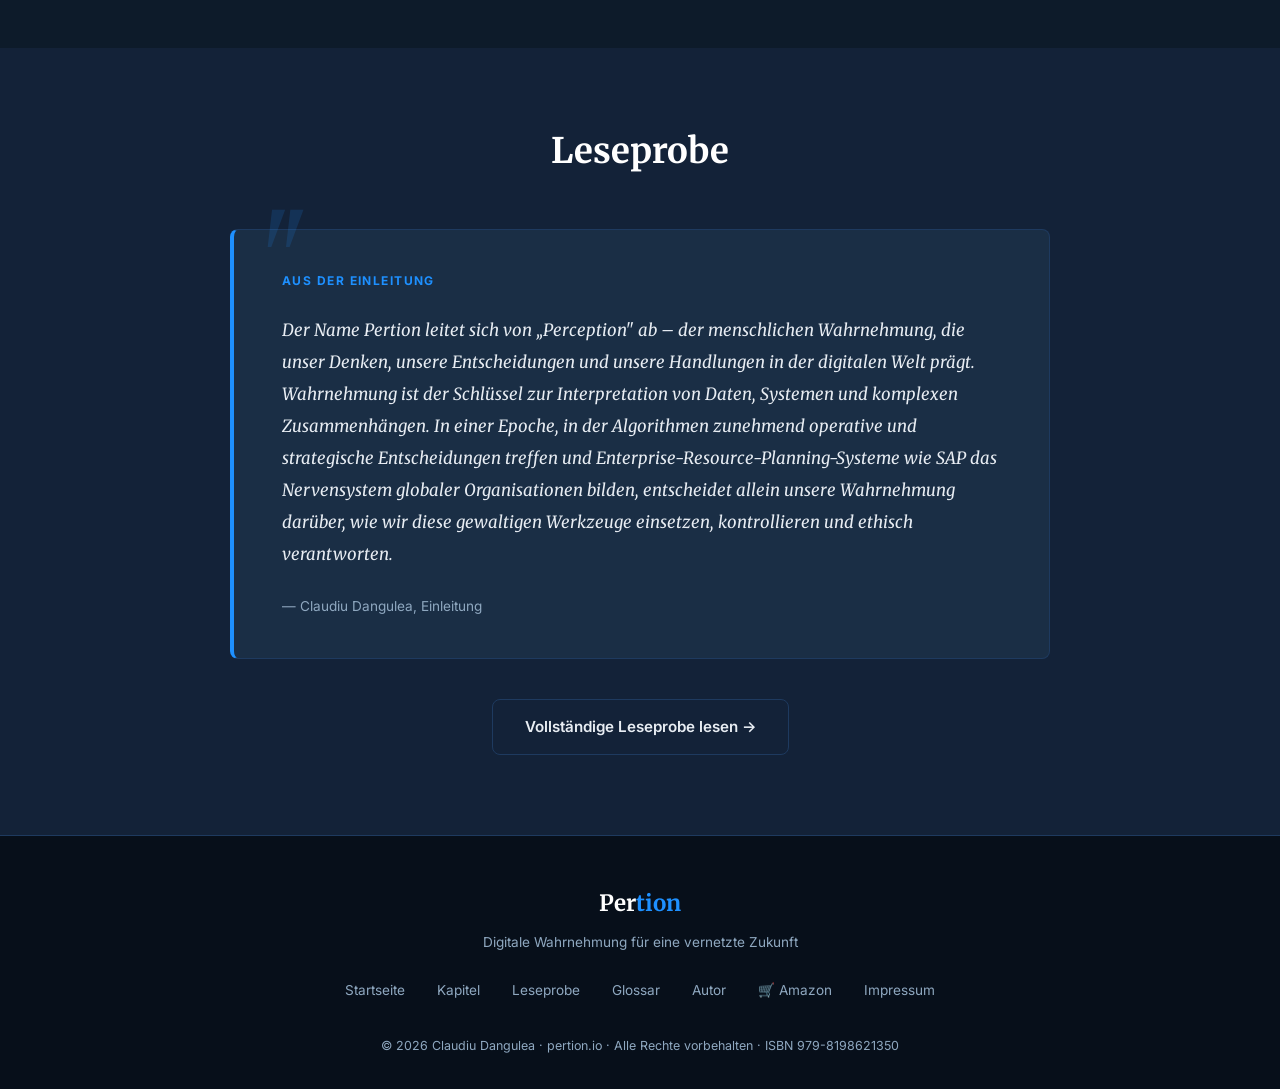
==== commit 24634bfa: "Update purchase links to use 'zu Amazon'" ====
--- a/index.html
+++ b/index.html
@@ -6,8 +6,16 @@
   <title>Pertion – Digitale Wahrnehmung für eine vernetzte Zukunft</title>
   <meta name="description" content="Ein Buch von Claudiu Dangulea über die Schnittstelle von Wahrnehmung, Ethik, SAP/ERP und Künstlicher Intelligenz.">
   <meta property="og:title" content="Pertion – Digitale Wahrnehmung für eine vernetzte Zukunft">
-  <meta property="og:description" content="Wie gestalten wir den Raum zwischen dem Datenpunkt und der menschlichen Würde?">
+  <meta property="og:description" content="Ein Sachbuch von Claudiu Dangulea an der Schnittstelle von Philosophie, SAP/ERP-Praxis und KI-Ethik. 110 Seiten, 9 Kapitel, 4 Sphären – jetzt auf Amazon erhältlich. ISBN 979-8198621350.">
   <meta property="og:type" content="website">
+  <meta property="og:image" content="https://intiequals1.github.io/pertion/assets/og-image.png">
+  <meta property="og:image:width" content="1200">
+  <meta property="og:image:height" content="627">
+  <meta property="og:url" content="https://intiequals1.github.io/pertion/">
+  <meta name="twitter:card" content="summary_large_image">
+  <meta name="twitter:title" content="Pertion – Digitale Wahrnehmung für eine vernetzte Zukunft">
+  <meta name="twitter:description" content="Ein Sachbuch von Claudiu Dangulea an der Schnittstelle von Philosophie, SAP/ERP-Praxis und KI-Ethik. Jetzt auf Amazon erhältlich.">
+  <meta name="twitter:image" content="https://intiequals1.github.io/pertion/assets/og-image.png">
   <link rel="preconnect" href="https://fonts.googleapis.com">
   <link rel="preconnect" href="https://fonts.gstatic.com" crossorigin>
   <link href="https://fonts.googleapis.com/css2?family=Merriweather:ital,wght@0,400;0,700;1,400&family=Inter:wght@400;500;600;700&display=swap" rel="stylesheet">
@@ -25,7 +33,7 @@
       <li><a href="#excerpt">Leseprobe</a></li>
       <li><a href="glossar.html">Glossar</a></li>
       <li><a href="autor.html">Autor</a></li>
-      <li><a href="https://amzn.eu/d/0fxd5NEx" target="_blank" rel="noopener">&#128722; Kaufen</a></li>
+      <li><a href="https://amzn.eu/d/0fxd5NEx" target="_blank" rel="noopener">&#128722; zu Amazon</a></li>
       <li><a href="impressum.html">Impressum</a></li>
     </ul>
     <button class="nav-toggle" aria-label="Menü öffnen">
@@ -49,7 +57,7 @@
           Eine Synthese aus kontinentaler Philosophie, SAP/ERP-Praxis und Ethik der Künstlichen Intelligenz.
         </p>
         <div class="hero-cta">
-          <a href="https://amzn.eu/d/0fxd5NEx" class="btn btn-primary" target="_blank" rel="noopener">&#128722;&nbsp; Jetzt auf Amazon kaufen</a>
+          <a href="https://amzn.eu/d/0fxd5NEx" class="btn btn-primary" target="_blank" rel="noopener">&#128722;&nbsp; zu Amazon</a>
           <a href="leseprobe.html" class="btn btn-outline">Leseprobe lesen</a>
         </div>
         <div style="margin-top:1rem; font-size:.85rem; color:var(--text-muted);">&#128214; 110 Seiten im A5 Format &nbsp;·&nbsp; ISBN 979-8198621350 &nbsp;·&nbsp; Erschienen, Mai 2026</div>
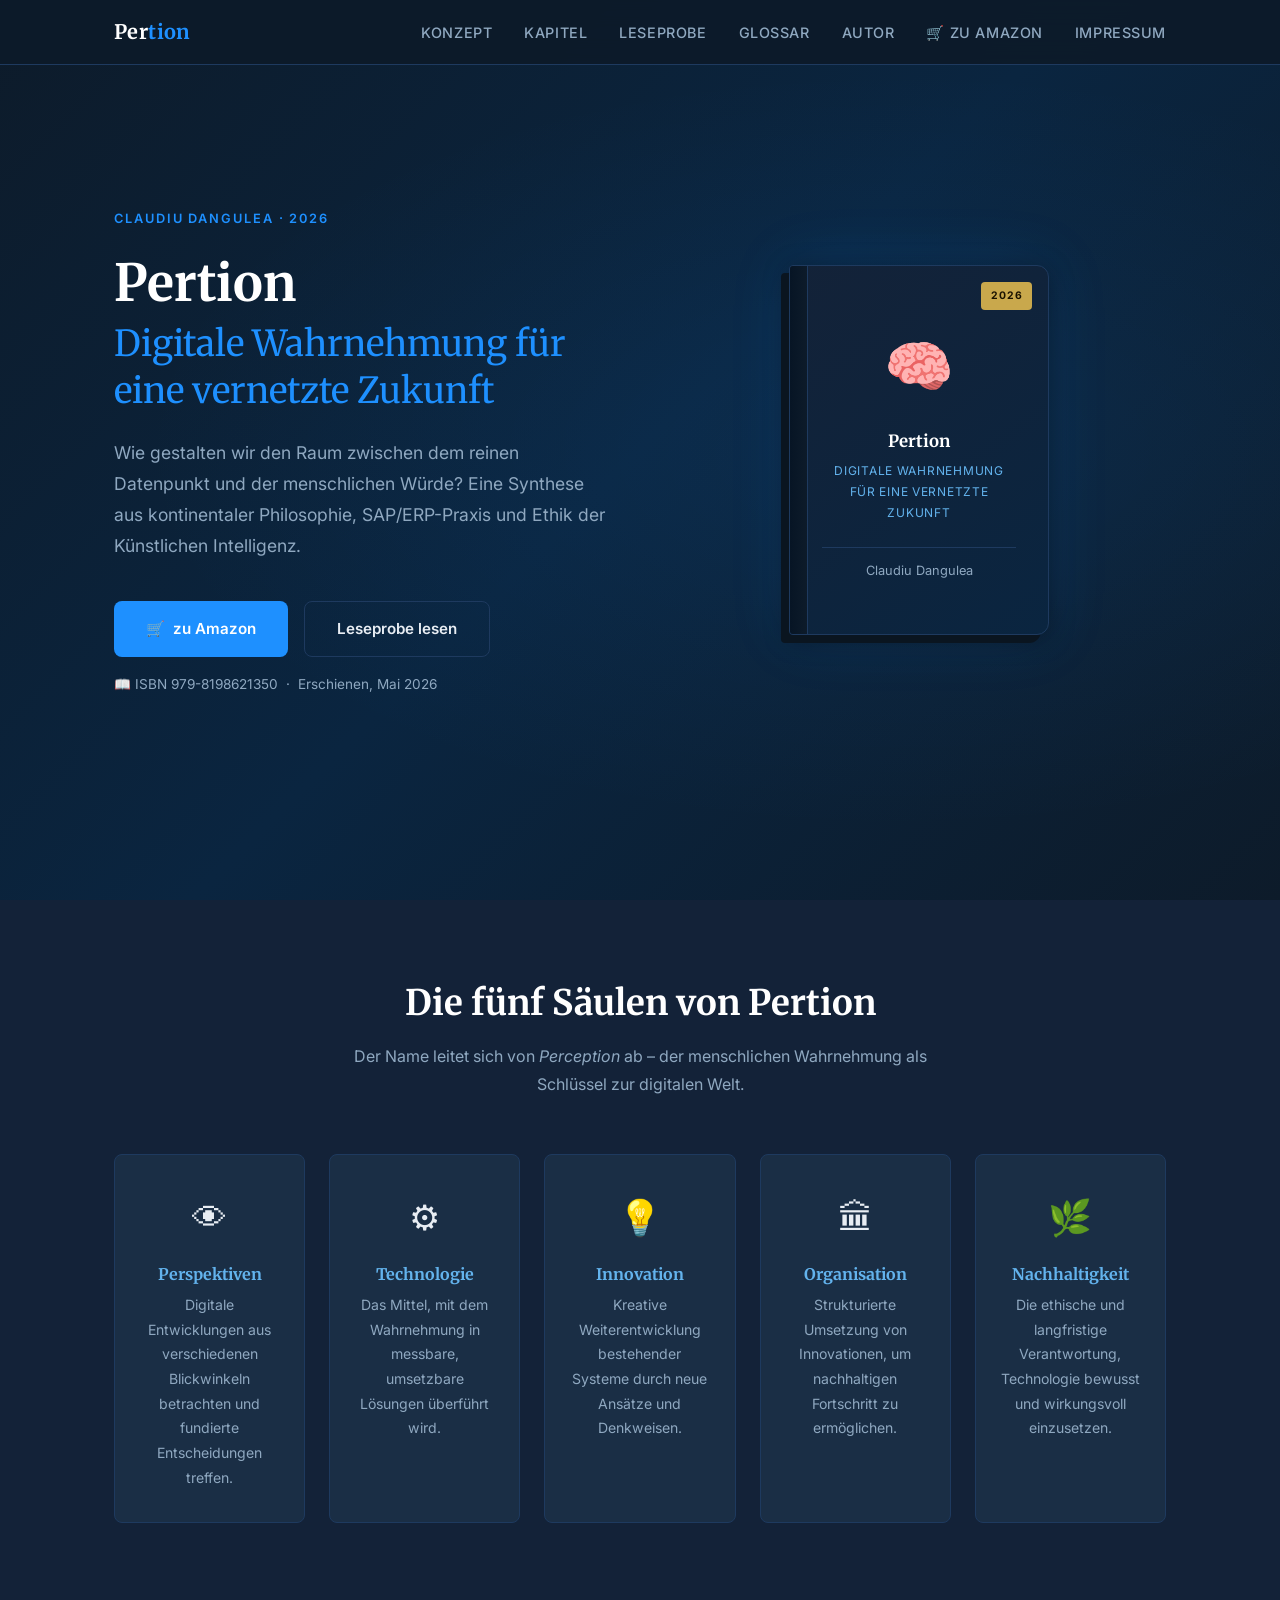
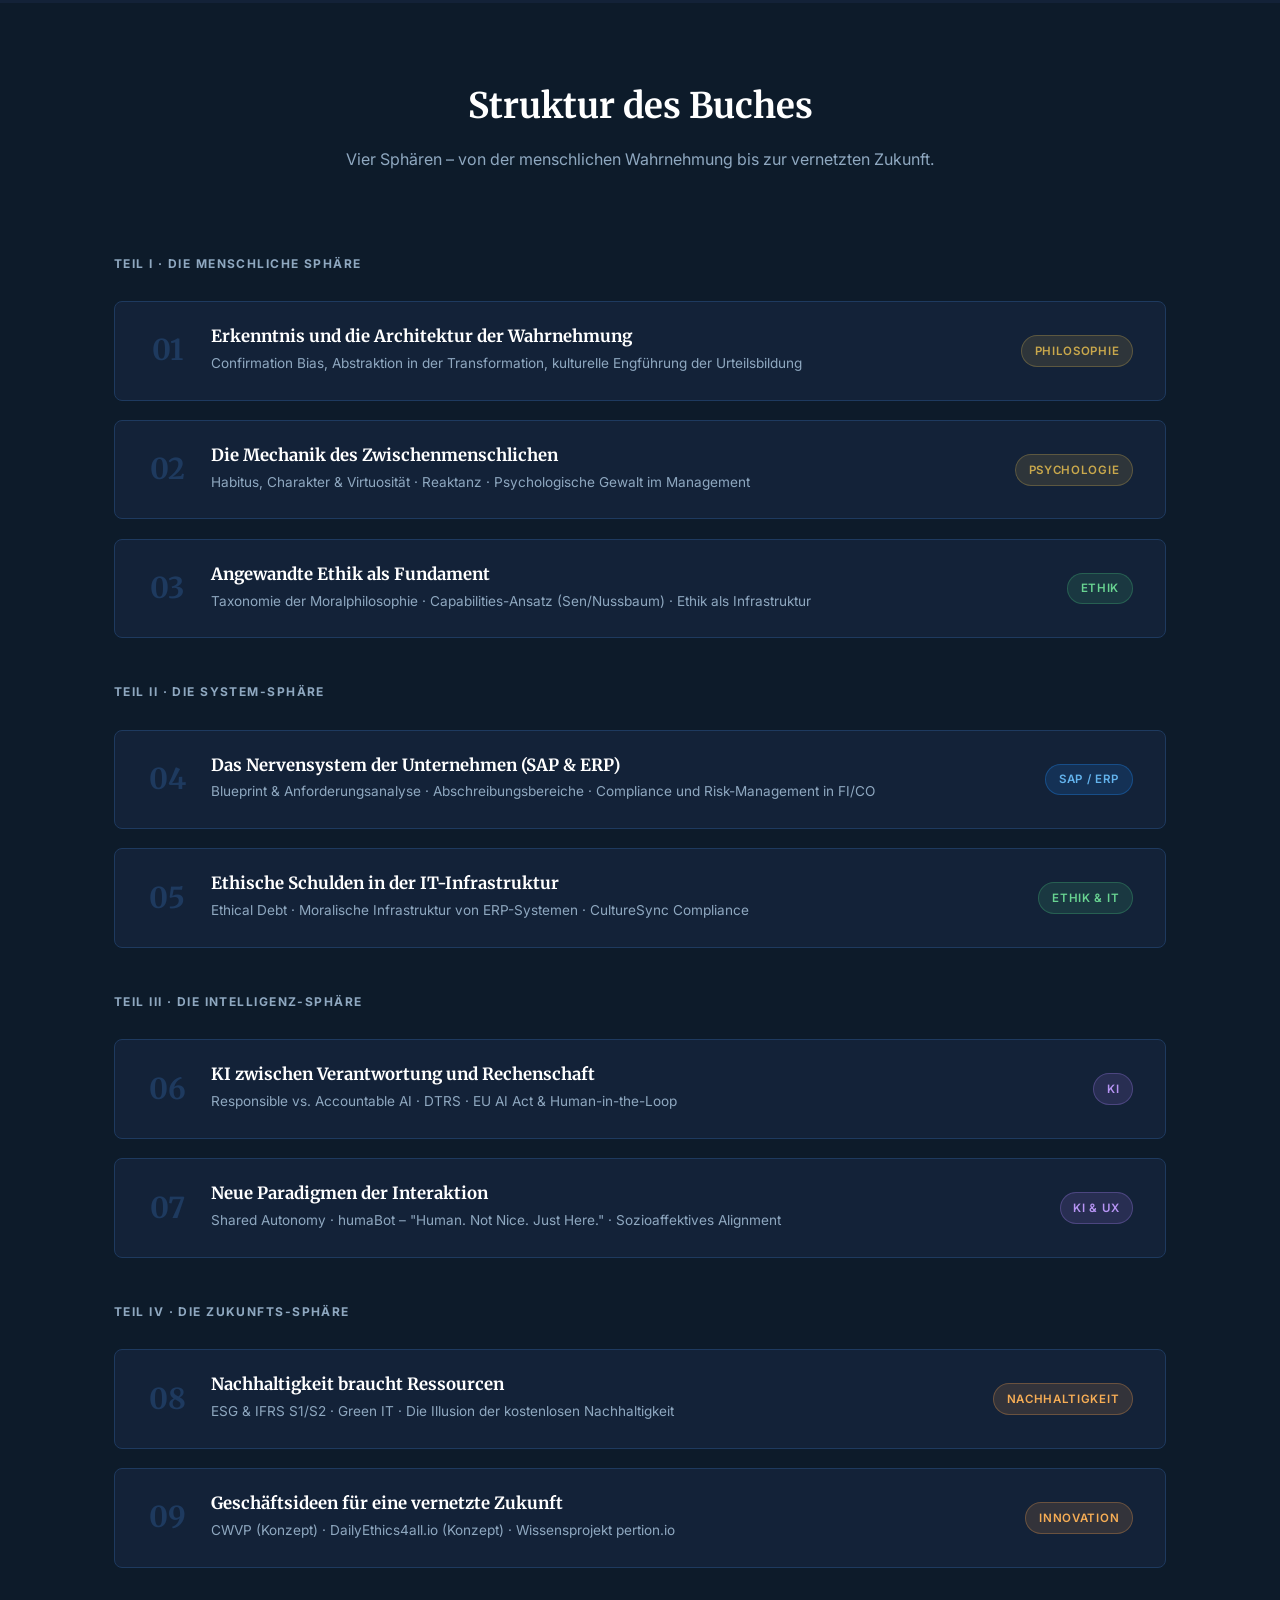
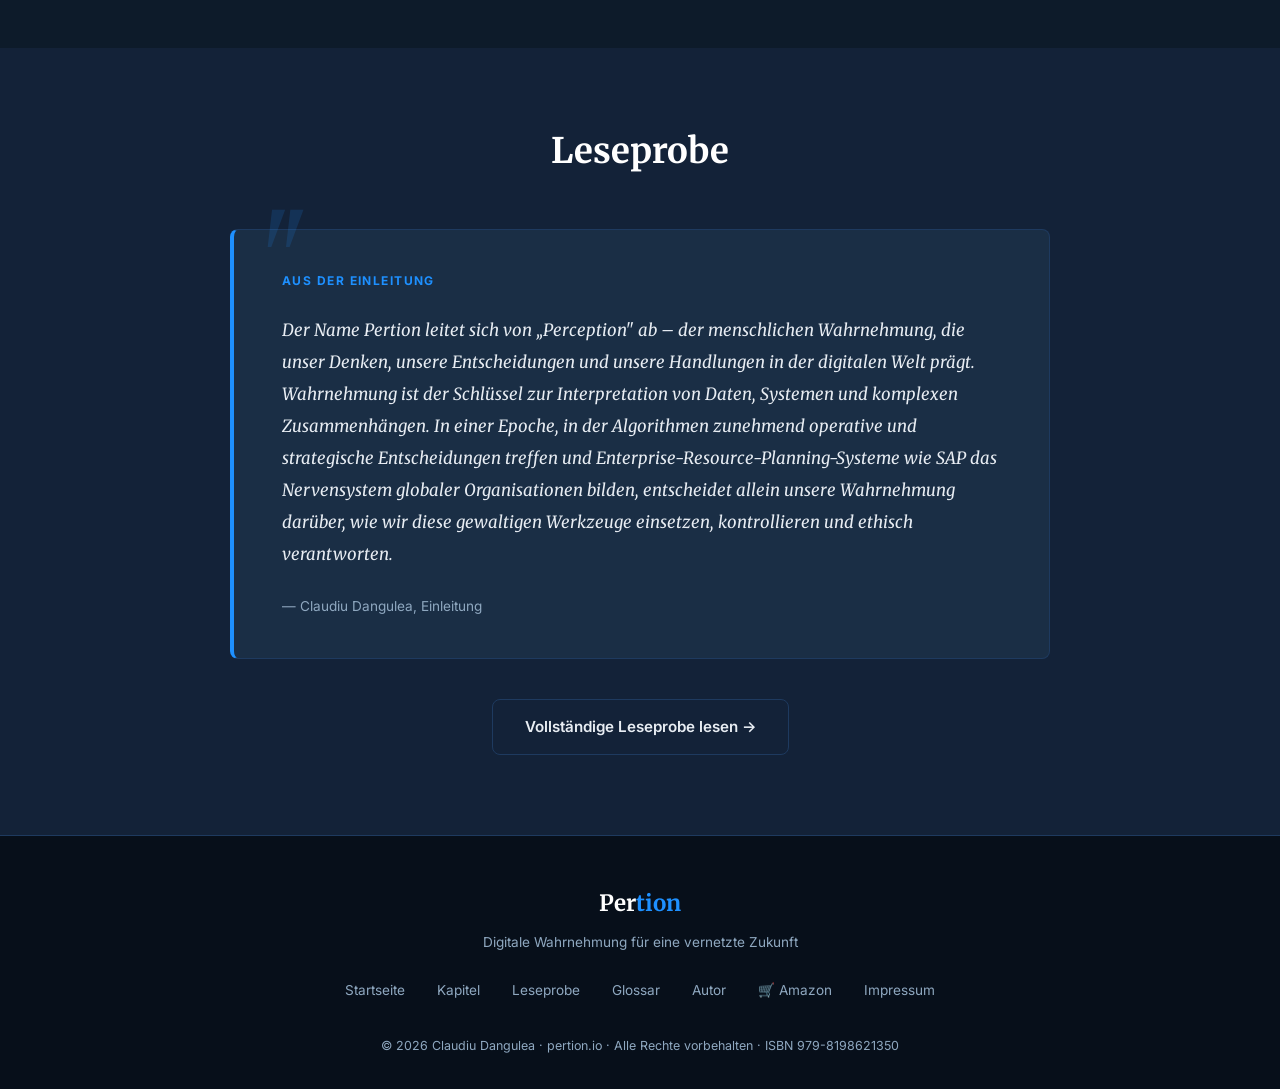
==== commit 5e2f3a06: "Update hero section in index.html Removed page count from the hero section." ====
--- a/index.html
+++ b/index.html
@@ -60,7 +60,7 @@
           <a href="https://amzn.eu/d/0fxd5NEx" class="btn btn-primary" target="_blank" rel="noopener">&#128722;&nbsp; zu Amazon</a>
           <a href="leseprobe.html" class="btn btn-outline">Leseprobe lesen</a>
         </div>
-        <div style="margin-top:1rem; font-size:.85rem; color:var(--text-muted);">&#128214; 110 Seiten im A5 Format &nbsp;·&nbsp; ISBN 979-8198621350 &nbsp;·&nbsp; Erschienen, Mai 2026</div>
+        <div style="margin-top:1rem; font-size:.85rem; color:var(--text-muted);">&#128214; ISBN 979-8198621350 &nbsp;·&nbsp; Erschienen, Mai 2026</div>
       </div>
       <div class="hero-book">
         <div class="book-cover">
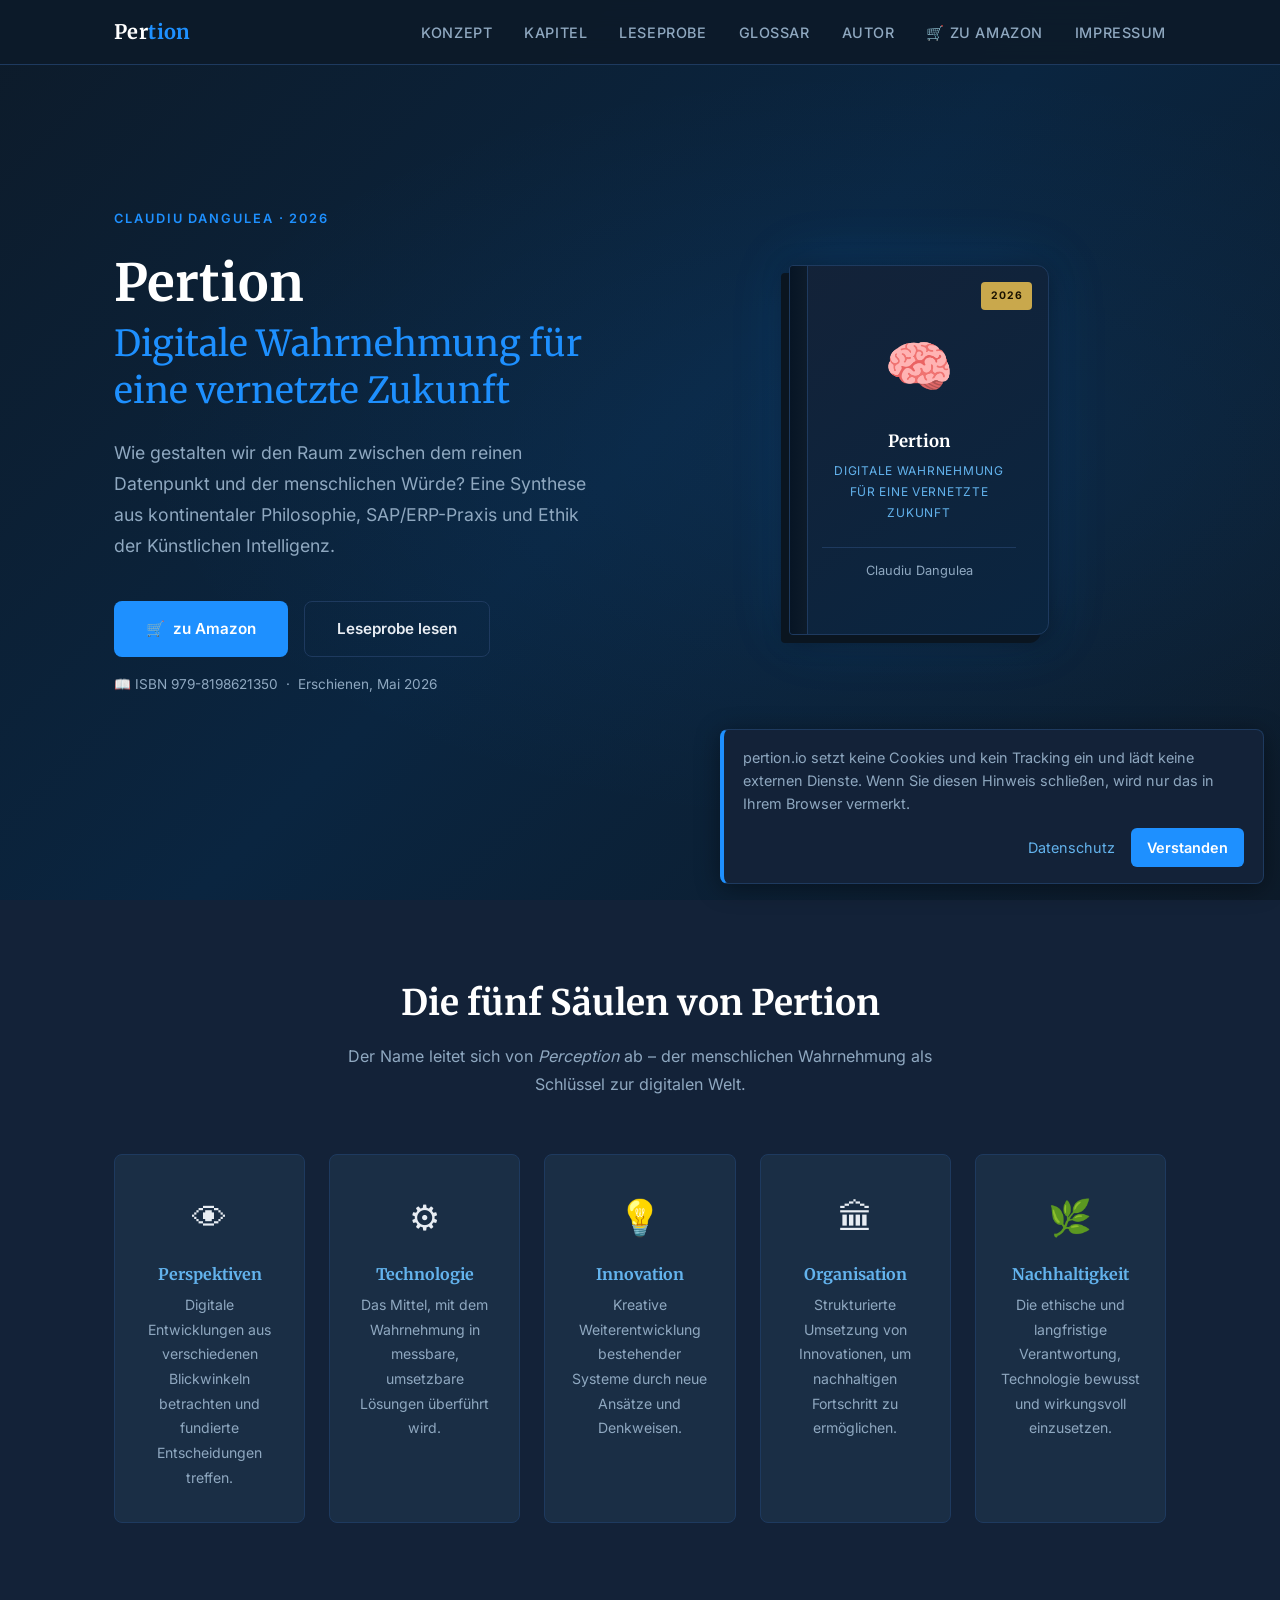
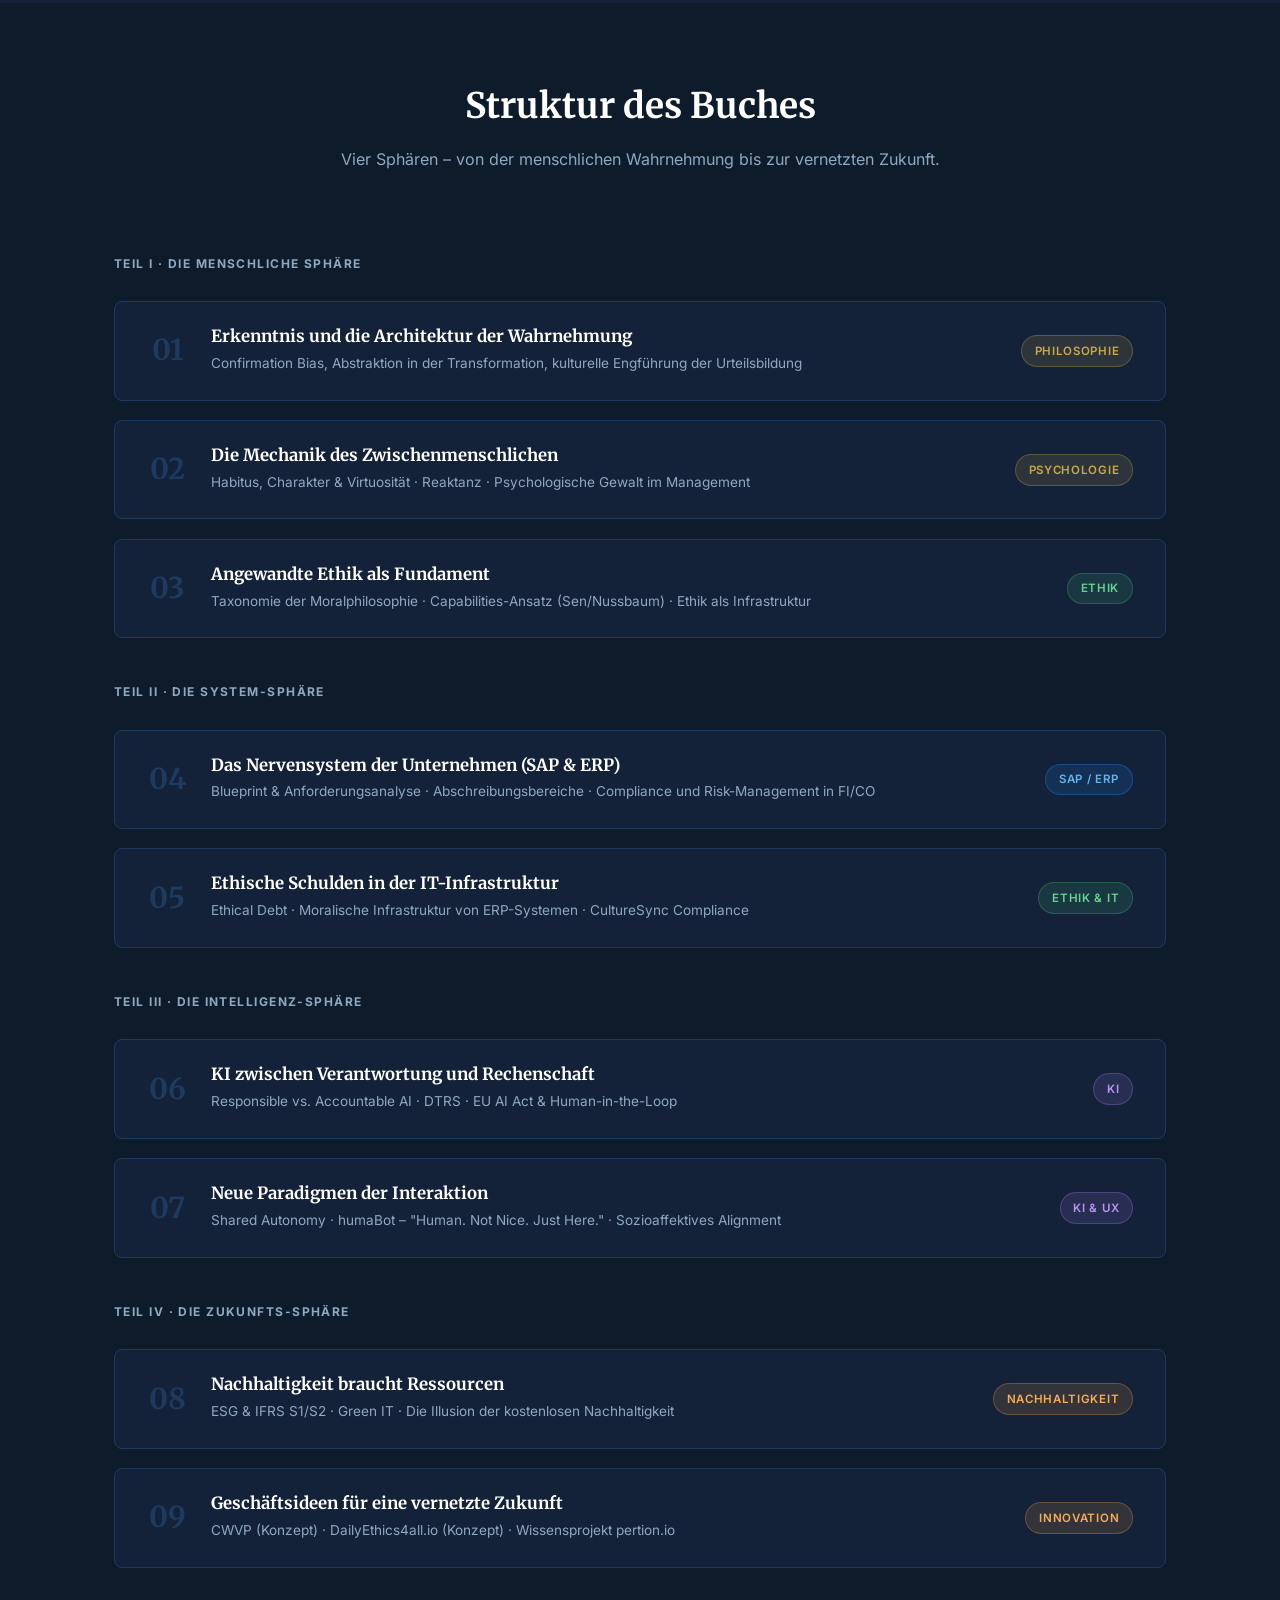
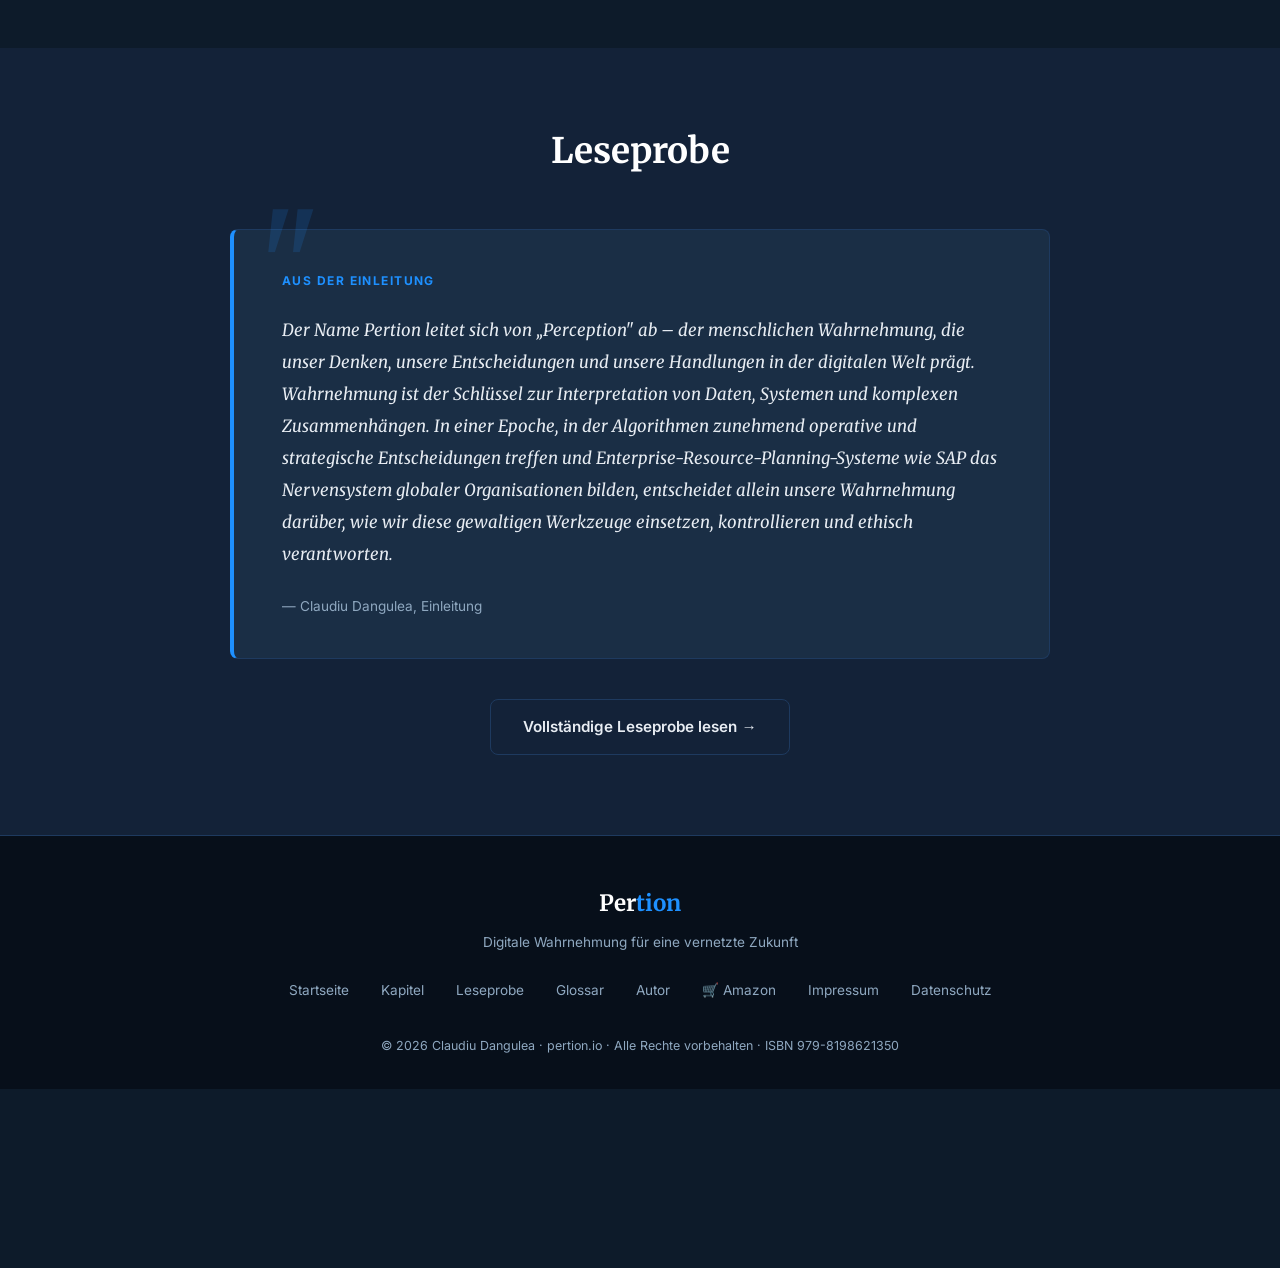
==== commit 769cc7b3: "Lokale Schriften, Datenschutzerklärung und Datenschutzhinweis Alle Seiten luden Merriweather und Int" ====
--- a/index.html
+++ b/index.html
@@ -16,9 +16,7 @@
   <meta name="twitter:title" content="Pertion – Digitale Wahrnehmung für eine vernetzte Zukunft">
   <meta name="twitter:description" content="Ein Sachbuch von Claudiu Dangulea an der Schnittstelle von Philosophie, SAP/ERP-Praxis und KI-Ethik. Jetzt auf Amazon erhältlich.">
   <meta name="twitter:image" content="https://intiequals1.github.io/pertion/assets/og-image.png">
-  <link rel="preconnect" href="https://fonts.googleapis.com">
-  <link rel="preconnect" href="https://fonts.gstatic.com" crossorigin>
-  <link href="https://fonts.googleapis.com/css2?family=Merriweather:ital,wght@0,400;0,700;1,400&family=Inter:wght@400;500;600;700&display=swap" rel="stylesheet">
+  <link rel="stylesheet" href="assets/css/fonts.css">
   <link rel="stylesheet" href="assets/css/style.css">
 </head>
 <body>
@@ -254,6 +252,7 @@
       <a href="autor.html">Autor</a>
       <a href="https://amzn.eu/d/0fxd5NEx" target="_blank" rel="noopener">&#128722; Amazon</a>
       <a href="impressum.html">Impressum</a>
+      <a href="datenschutz.html">Datenschutz</a>
     </div>
     <div class="footer-copy">&copy; 2026 Claudiu Dangulea · pertion.io · Alle Rechte vorbehalten · ISBN 979-8198621350</div>
   </div>
--- a/assets/css/fonts.css
+++ b/assets/css/fonts.css
@@ -0,0 +1,75 @@
+/* Merriweather und Inter, lokal von www.pertion.io ausgeliefert (keine Google-Fonts-Server).
+   Quelle: Fontsource 5.3.0 (@fontsource/merriweather, @fontsource-variable/inter).
+   Lizenz: SIL Open Font License 1.1, siehe assets/fonts/OFL-*.txt. */
+
+@font-face {
+  font-family: 'Merriweather';
+  font-style: normal;
+  font-weight: 400;
+  font-display: swap;
+  src: url(../fonts/merriweather-latin-ext-400-normal.woff2) format('woff2');
+  unicode-range: U+0100-02BA,U+02BD-02C5,U+02C7-02CC,U+02CE-02D7,U+02DD-02FF,U+0304,U+0308,U+0329,U+1D00-1DBF,U+1E00-1E9F,U+1EF2-1EFF,U+2020,U+20A0-20AB,U+20AD-20C0,U+2113,U+2C60-2C7F,U+A720-A7FF;
+}
+
+@font-face {
+  font-family: 'Merriweather';
+  font-style: normal;
+  font-weight: 400;
+  font-display: swap;
+  src: url(../fonts/merriweather-latin-400-normal.woff2) format('woff2');
+  unicode-range: U+0000-00FF,U+0131,U+0152-0153,U+02BB-02BC,U+02C6,U+02DA,U+02DC,U+0304,U+0308,U+0329,U+2000-206F,U+20AC,U+2122,U+2191,U+2193,U+2212,U+2215,U+FEFF,U+FFFD;
+}
+
+@font-face {
+  font-family: 'Merriweather';
+  font-style: normal;
+  font-weight: 700;
+  font-display: swap;
+  src: url(../fonts/merriweather-latin-ext-700-normal.woff2) format('woff2');
+  unicode-range: U+0100-02BA,U+02BD-02C5,U+02C7-02CC,U+02CE-02D7,U+02DD-02FF,U+0304,U+0308,U+0329,U+1D00-1DBF,U+1E00-1E9F,U+1EF2-1EFF,U+2020,U+20A0-20AB,U+20AD-20C0,U+2113,U+2C60-2C7F,U+A720-A7FF;
+}
+
+@font-face {
+  font-family: 'Merriweather';
+  font-style: normal;
+  font-weight: 700;
+  font-display: swap;
+  src: url(../fonts/merriweather-latin-700-normal.woff2) format('woff2');
+  unicode-range: U+0000-00FF,U+0131,U+0152-0153,U+02BB-02BC,U+02C6,U+02DA,U+02DC,U+0304,U+0308,U+0329,U+2000-206F,U+20AC,U+2122,U+2191,U+2193,U+2212,U+2215,U+FEFF,U+FFFD;
+}
+
+@font-face {
+  font-family: 'Merriweather';
+  font-style: italic;
+  font-weight: 400;
+  font-display: swap;
+  src: url(../fonts/merriweather-latin-ext-400-italic.woff2) format('woff2');
+  unicode-range: U+0100-02BA,U+02BD-02C5,U+02C7-02CC,U+02CE-02D7,U+02DD-02FF,U+0304,U+0308,U+0329,U+1D00-1DBF,U+1E00-1E9F,U+1EF2-1EFF,U+2020,U+20A0-20AB,U+20AD-20C0,U+2113,U+2C60-2C7F,U+A720-A7FF;
+}
+
+@font-face {
+  font-family: 'Merriweather';
+  font-style: italic;
+  font-weight: 400;
+  font-display: swap;
+  src: url(../fonts/merriweather-latin-400-italic.woff2) format('woff2');
+  unicode-range: U+0000-00FF,U+0131,U+0152-0153,U+02BB-02BC,U+02C6,U+02DA,U+02DC,U+0304,U+0308,U+0329,U+2000-206F,U+20AC,U+2122,U+2191,U+2193,U+2212,U+2215,U+FEFF,U+FFFD;
+}
+
+@font-face {
+  font-family: 'Inter';
+  font-style: normal;
+  font-weight: 400 700;
+  font-display: swap;
+  src: url(../fonts/inter-latin-ext-wght-normal.woff2) format('woff2-variations');
+  unicode-range: U+0100-02BA,U+02BD-02C5,U+02C7-02CC,U+02CE-02D7,U+02DD-02FF,U+0304,U+0308,U+0329,U+1D00-1DBF,U+1E00-1E9F,U+1EF2-1EFF,U+2020,U+20A0-20AB,U+20AD-20C0,U+2113,U+2C60-2C7F,U+A720-A7FF;
+}
+
+@font-face {
+  font-family: 'Inter';
+  font-style: normal;
+  font-weight: 400 700;
+  font-display: swap;
+  src: url(../fonts/inter-latin-wght-normal.woff2) format('woff2-variations');
+  unicode-range: U+0000-00FF,U+0131,U+0152-0153,U+02BB-02BC,U+02C6,U+02DA,U+02DC,U+0304,U+0308,U+0329,U+2000-206F,U+20AC,U+2122,U+2191,U+2193,U+2212,U+2215,U+FEFF,U+FFFD;
+}
--- a/assets/css/style.css
+++ b/assets/css/style.css
@@ -325,6 +325,17 @@
   color: var(--text-muted);
 }
 
+.author-avatar-large {
+  width: 140px;
+  height: 140px;
+  border-radius: 50%;
+  overflow: hidden;
+  background-image: url("https://raw.githubusercontent.com/intiequals1/pertion/master/assets/pics/New_Claudiu%20Dangulea.png");
+  background-size: cover;
+  background-position: center;
+  background-repeat: no-repeat;
+}
+
 /* ── Footer ── */
 footer {
   background: #070f1a;
@@ -365,3 +376,13 @@
   .author-avatar { margin: 0 auto; }
   .excerpt-box { padding: 2rem 1.5rem; }
 }
+
+/* ── Datenschutzhinweis (main.js): Information ohne Einwilligungsabfrage ── */
+.privacy-notice { position: fixed; z-index: 200; right: 1rem; bottom: 1rem; left: 1rem; max-width: 34rem; margin-left: auto; padding: 1rem 1.2rem; background: var(--surface); color: var(--text); border: 1px solid var(--border); border-left: 4px solid var(--accent); border-radius: var(--radius); box-shadow: var(--shadow); font-family: var(--font-sans); font-size: .9rem; line-height: 1.6; }
+.privacy-notice p { margin: 0 0 .8rem; color: var(--text-muted); }
+.privacy-notice-actions { display: flex; align-items: center; justify-content: flex-end; flex-wrap: wrap; gap: 1rem; }
+.privacy-notice-actions a { color: var(--accent-light); }
+.privacy-notice-actions button { font: inherit; font-weight: 600; padding: .5rem 1rem; border: 0; border-radius: 6px; background: var(--accent); color: var(--white); cursor: pointer; transition: background var(--transition); }
+.privacy-notice-actions button:hover { background: #1873cc; }
+.privacy-notice-actions a:focus-visible, .privacy-notice-actions button:focus-visible { outline: 2px solid var(--accent-light); outline-offset: 3px; }
+@media print { .privacy-notice { display: none; } }
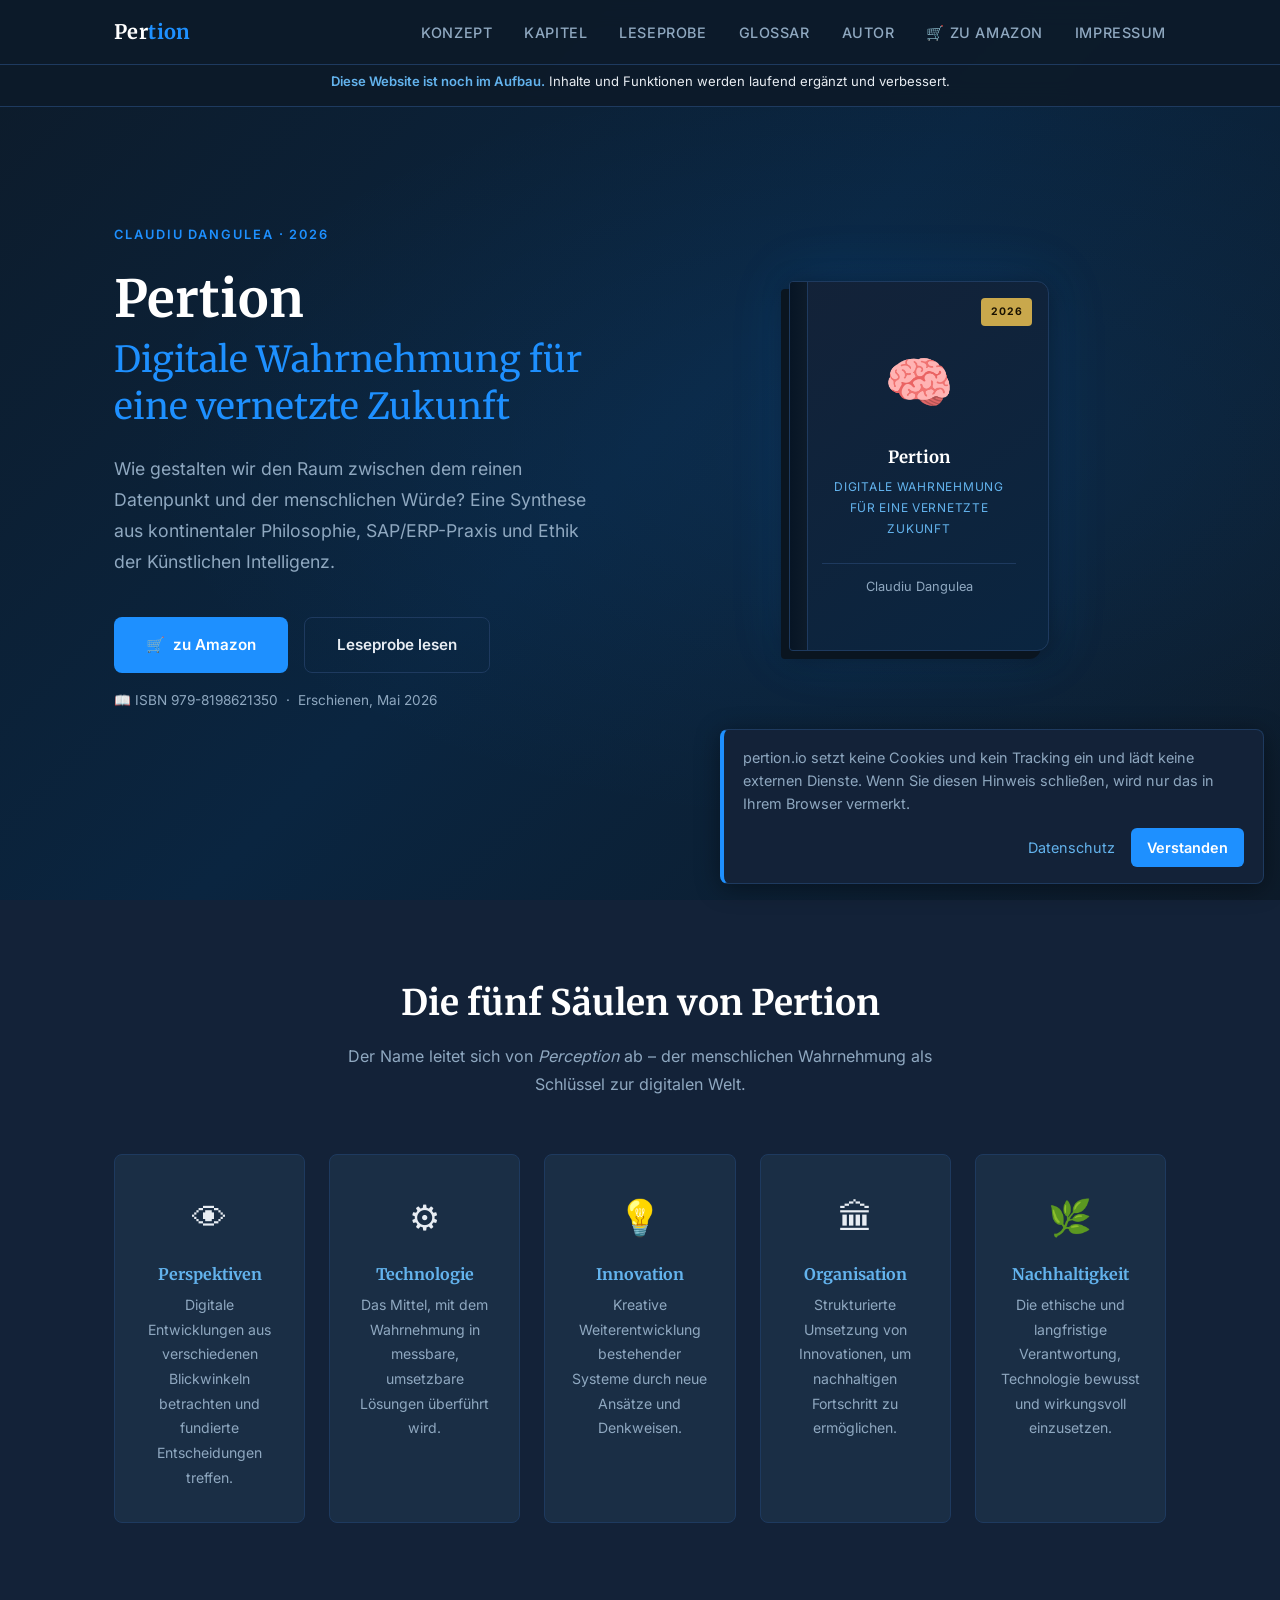
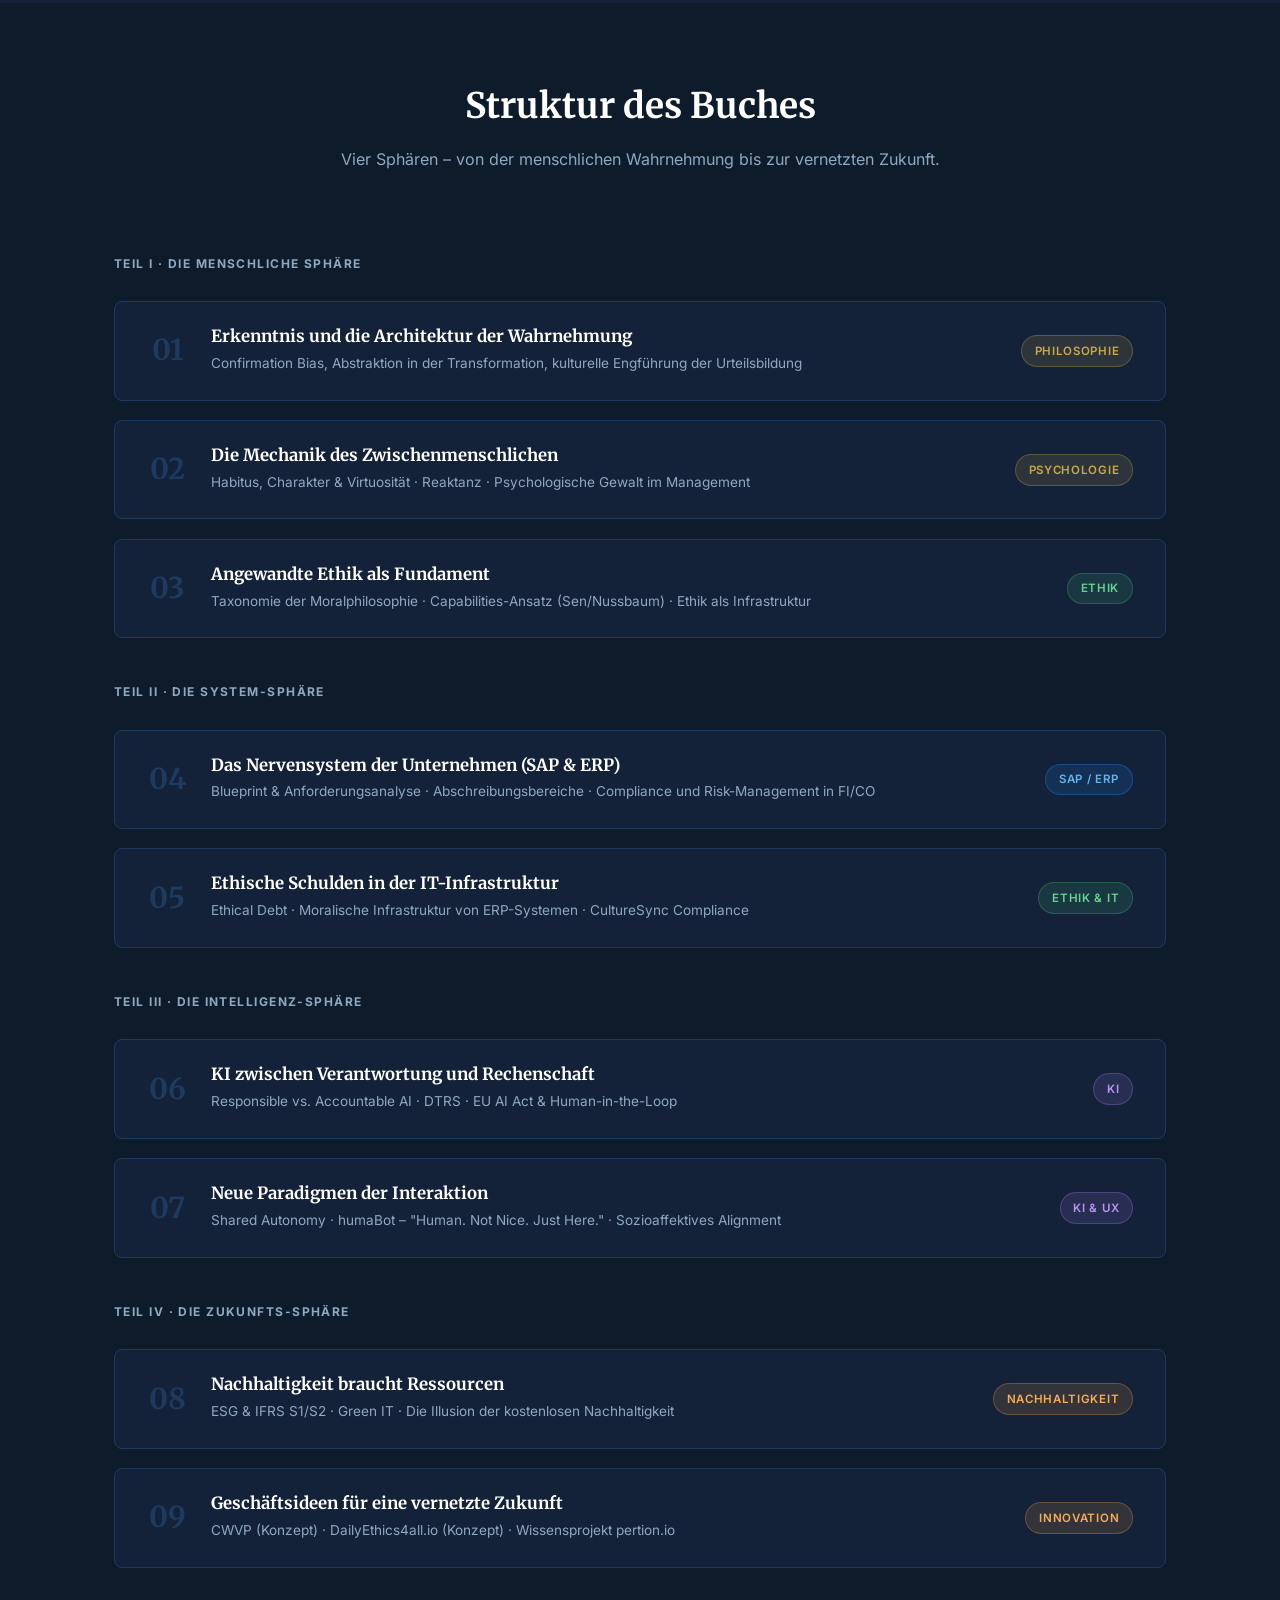
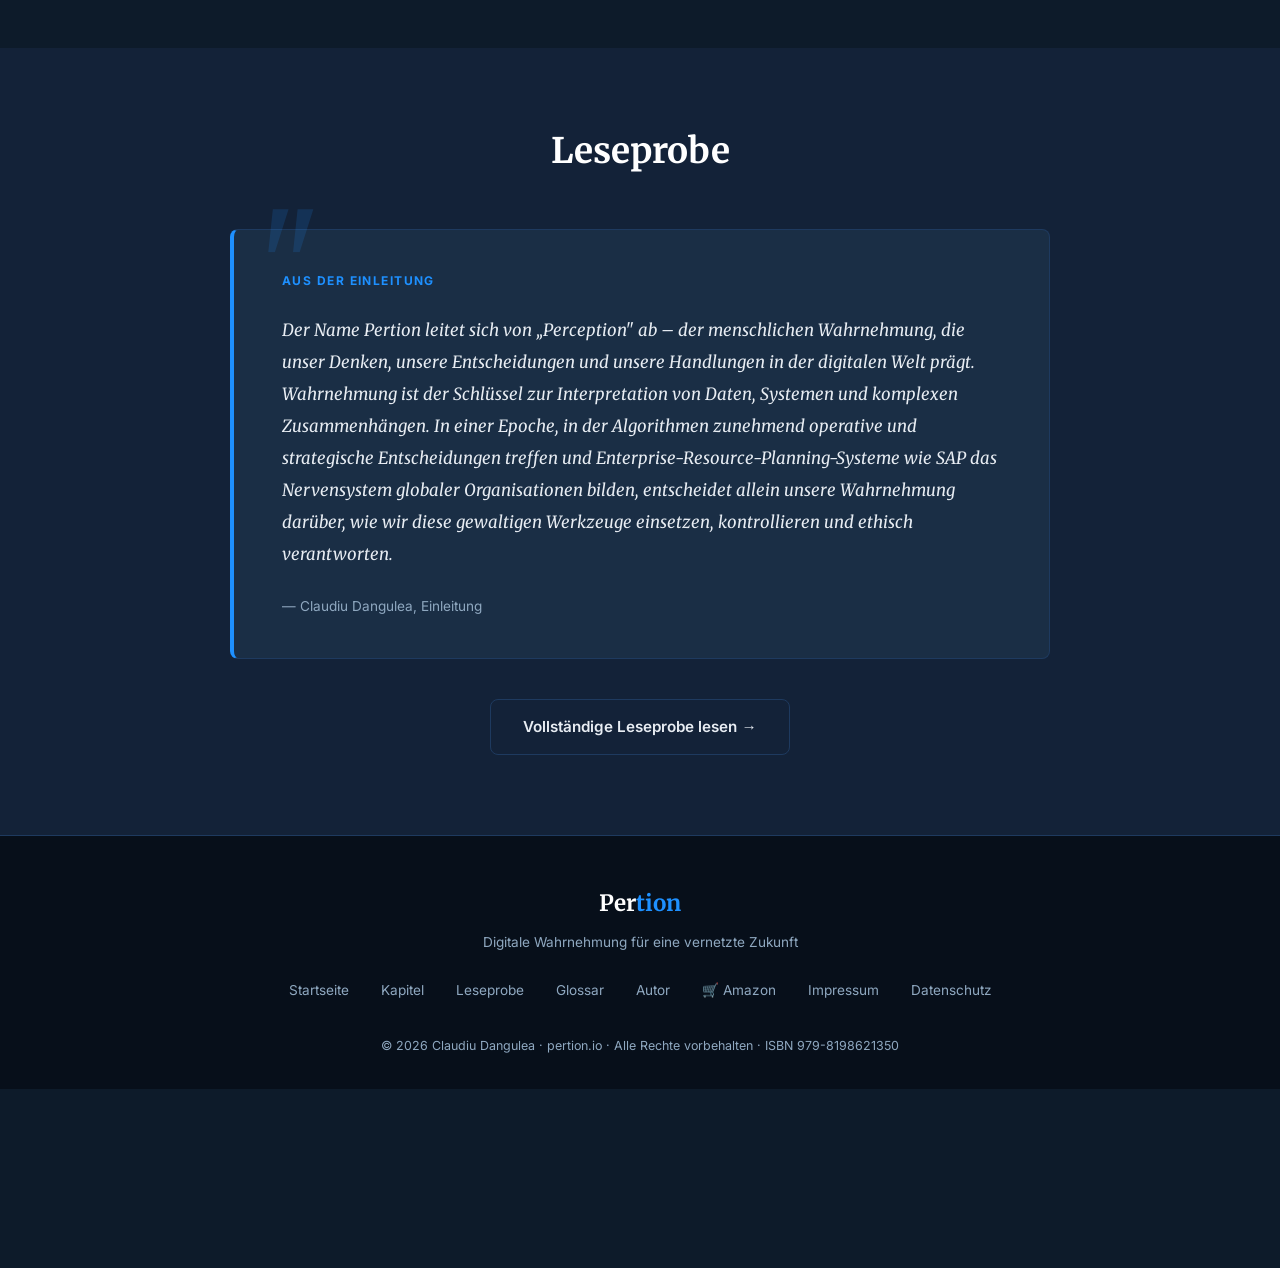
==== commit 4c6aaf8b: "Hinweis im Aufbau; Kammer im Impressum Im Navigationsbalken jeder Seite steht der Hinweis „Diese Web" ====
--- a/index.html
+++ b/index.html
@@ -38,6 +38,7 @@
       <span></span><span></span><span></span>
     </button>
   </div>
+  <aside class="site-notice" aria-label="Hinweis zum Entwicklungsstand"><p><strong>Diese Website ist noch im Aufbau.</strong> Inhalte und Funktionen werden laufend ergänzt und verbessert.</p></aside>
 </nav>
 
 <!-- ── Hero ── -->
--- a/assets/css/style.css
+++ b/assets/css/style.css
@@ -94,7 +94,7 @@
   display: flex; align-items: center;
   background: linear-gradient(135deg, #0d1b2a 0%, #0a2540 50%, #0d1b2a 100%);
   position: relative; overflow: hidden;
-  padding-top: 80px;
+  padding-top: 112px;
 }
 .hero::before {
   content: '';
@@ -357,7 +357,7 @@
 
 /* ── Page-specific ── */
 .page-hero {
-  padding: 8rem 0 4rem;
+  padding: 9.5rem 0 4rem;
   background: linear-gradient(180deg, #0a2540 0%, var(--primary) 100%);
   text-align: center;
 }
@@ -386,3 +386,8 @@
 .privacy-notice-actions button:hover { background: #1873cc; }
 .privacy-notice-actions a:focus-visible, .privacy-notice-actions button:focus-visible { outline: 2px solid var(--accent-light); outline-offset: 3px; }
 @media print { .privacy-notice { display: none; } }
+
+/* ── Hinweis zum Entwicklungsstand (im fixierten Navigationsbalken) ── */
+.site-notice { border-top: 1px solid var(--border); margin-top: .9rem; padding: .45rem 1.5rem 0; font-family: var(--font-sans); font-size: .82rem; line-height: 1.5; color: var(--text-muted); text-align: center; }
+.site-notice p { max-width: 1100px; margin: 0 auto; }
+.site-notice strong { color: var(--accent-light); font-weight: 600; }
